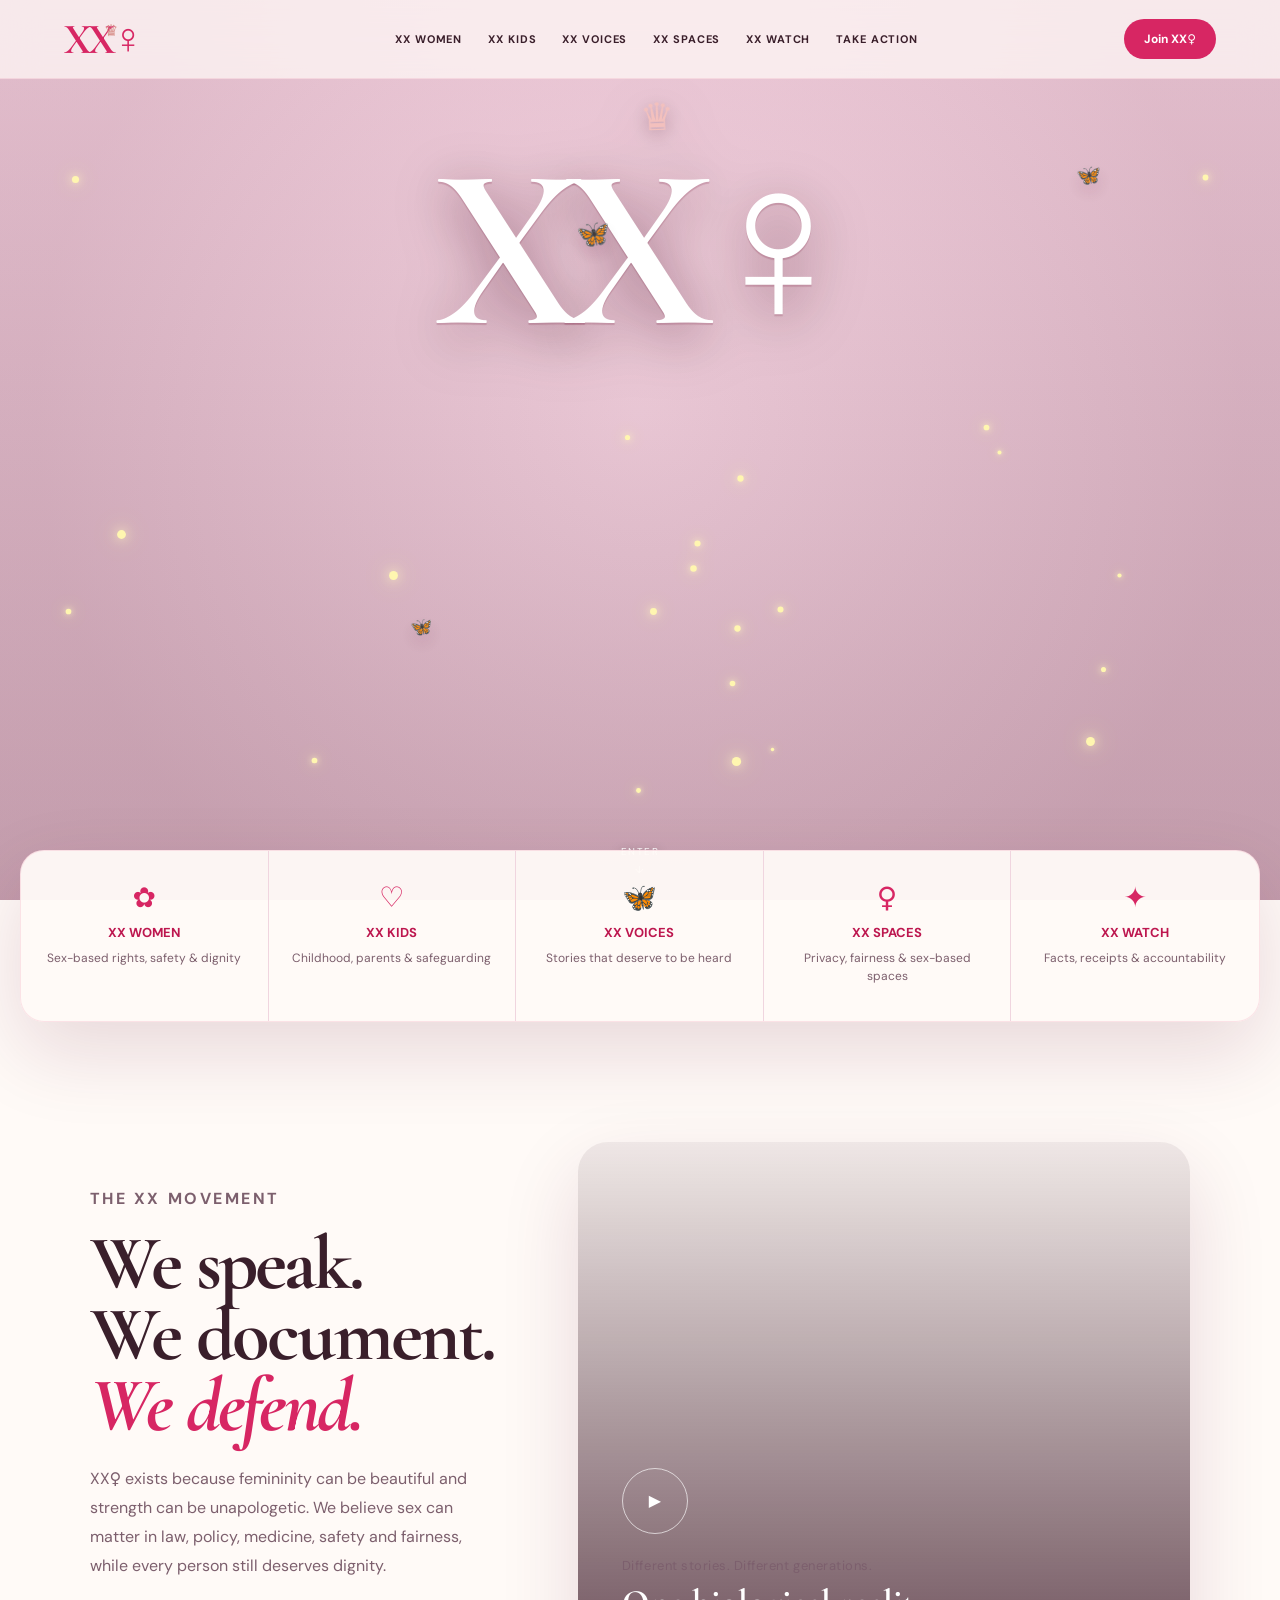
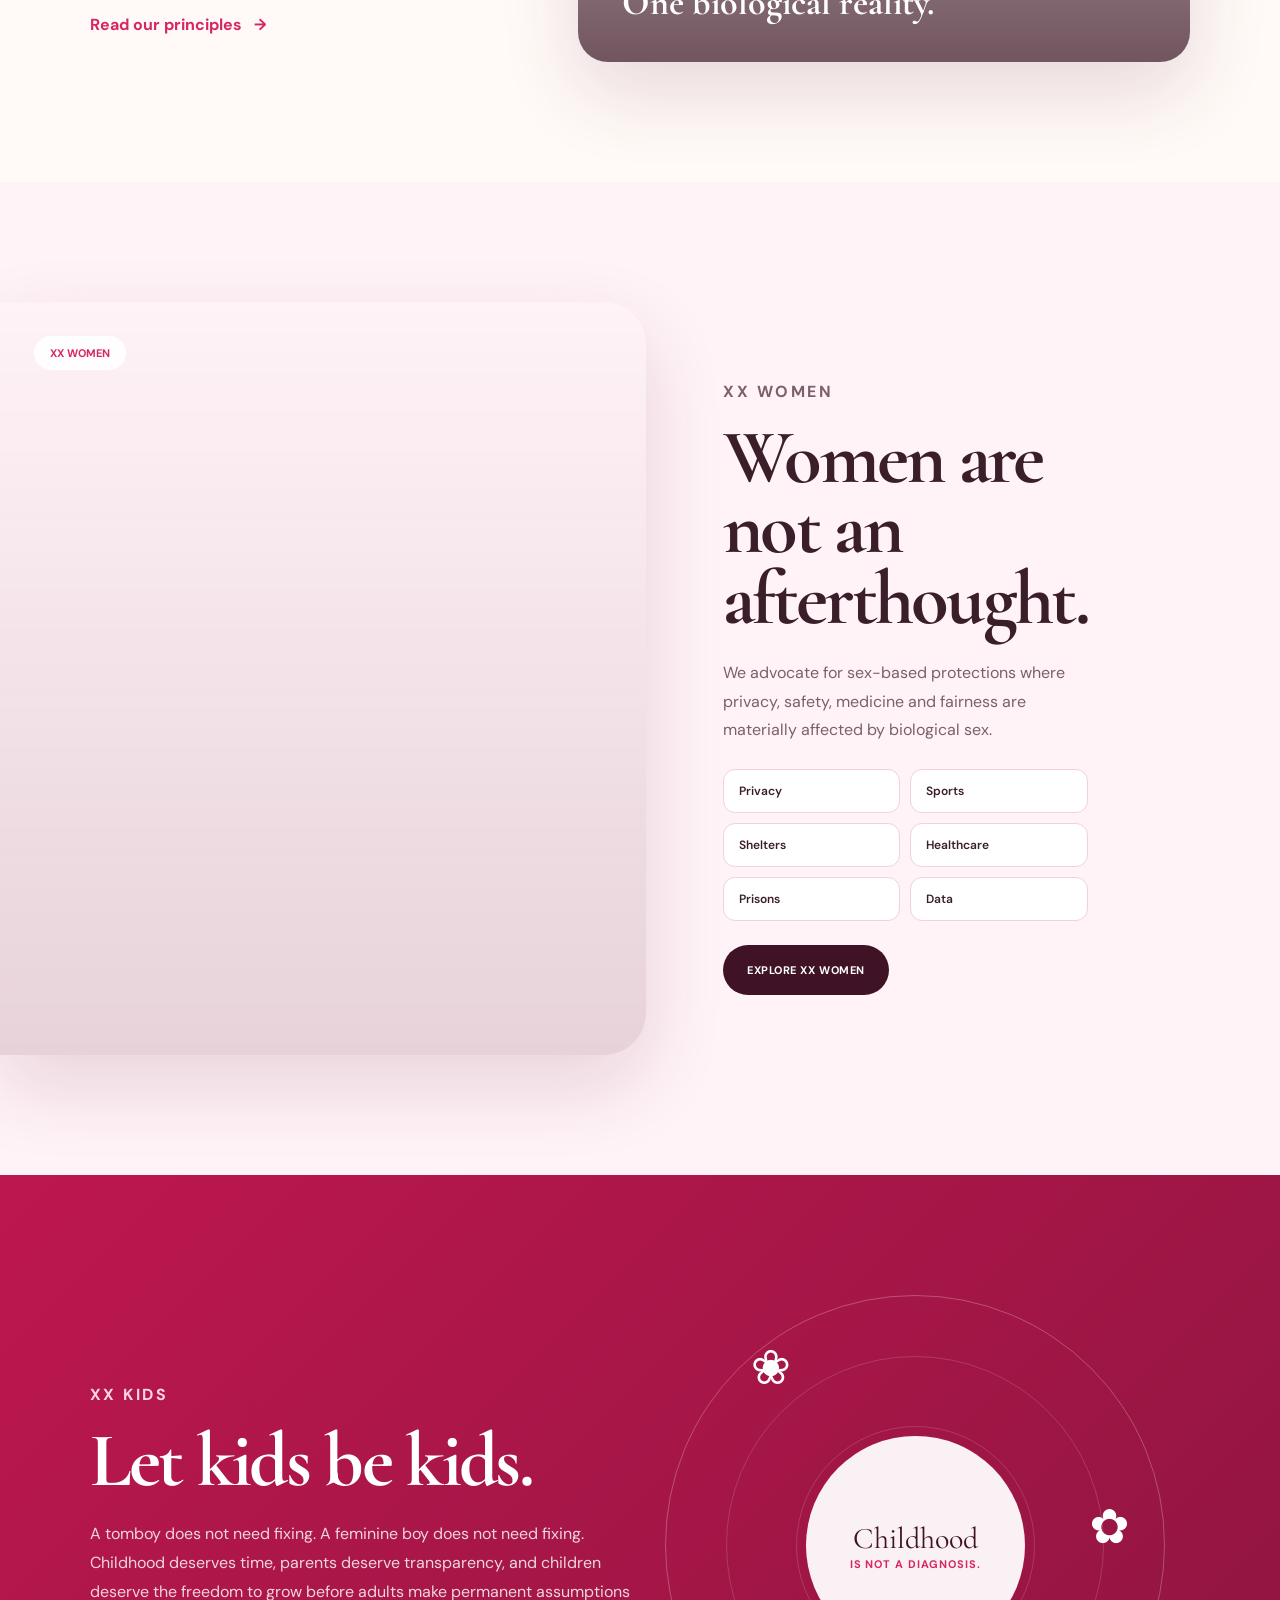
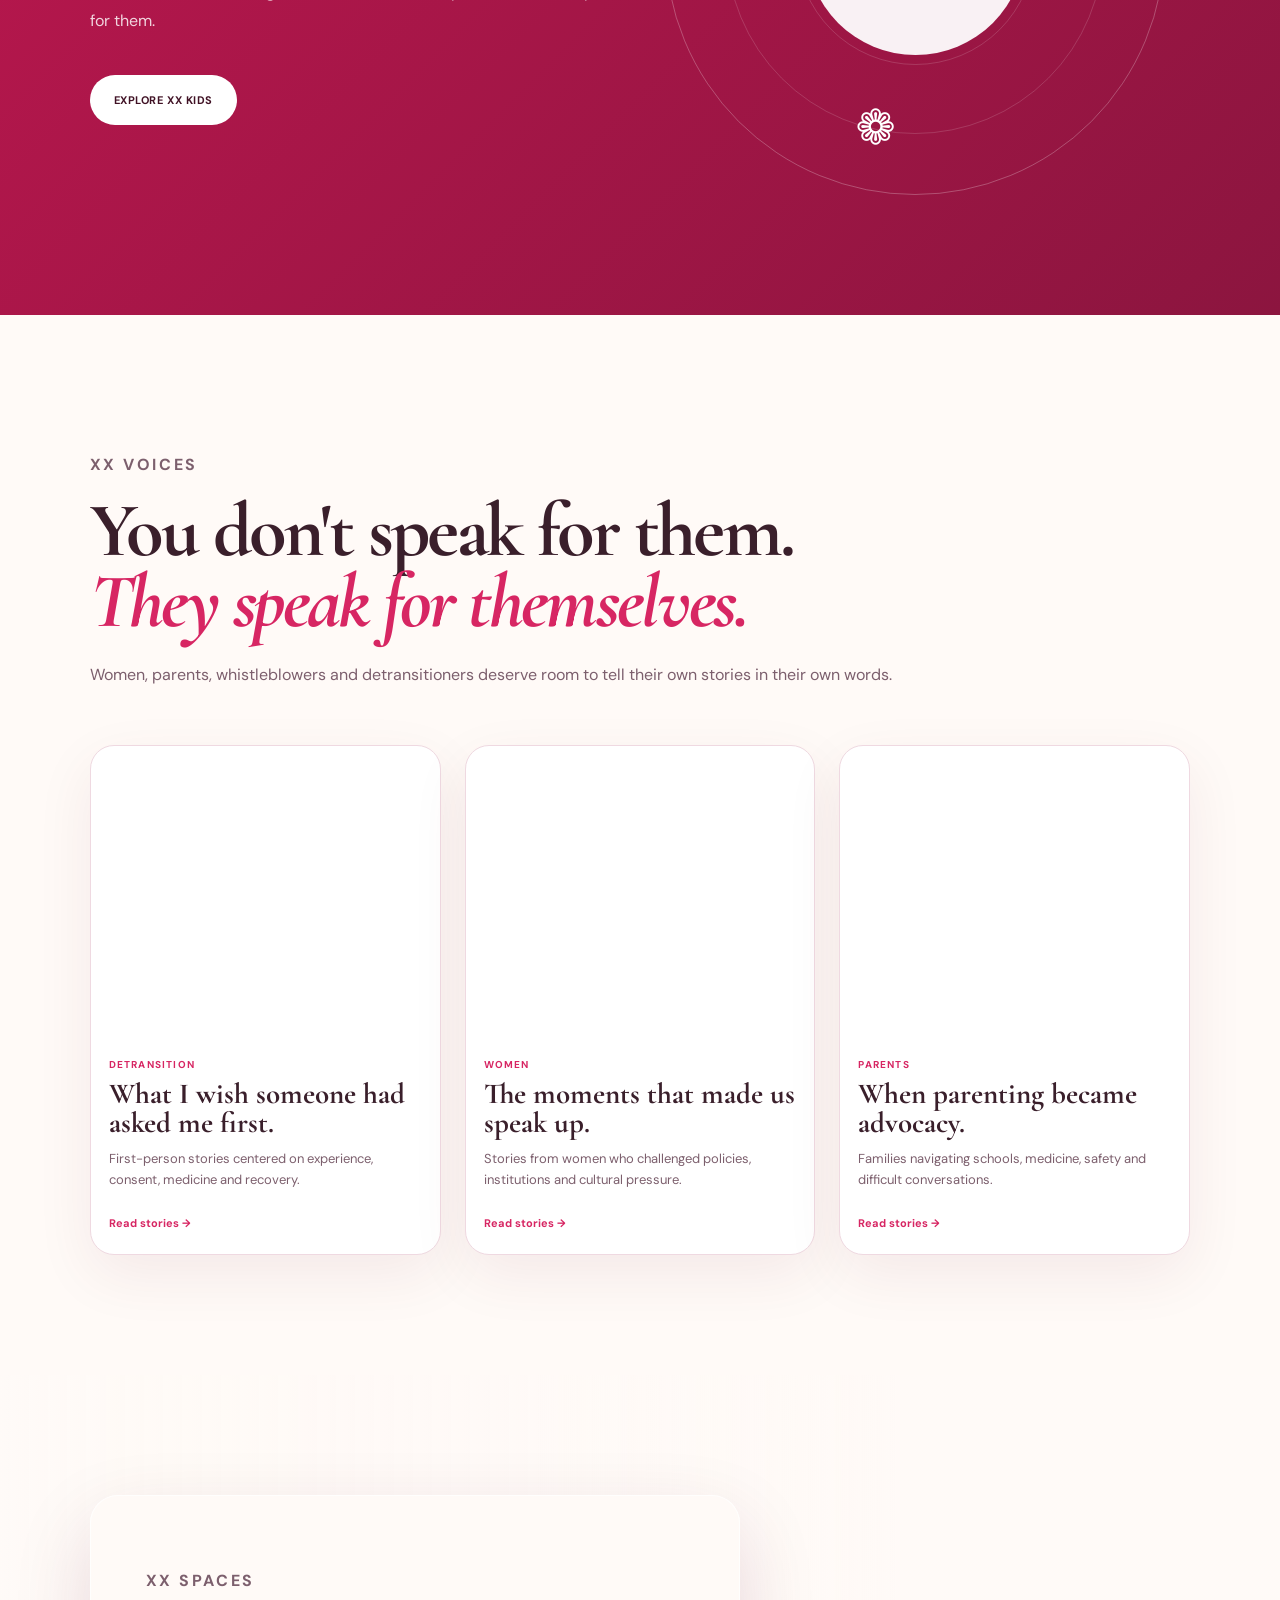
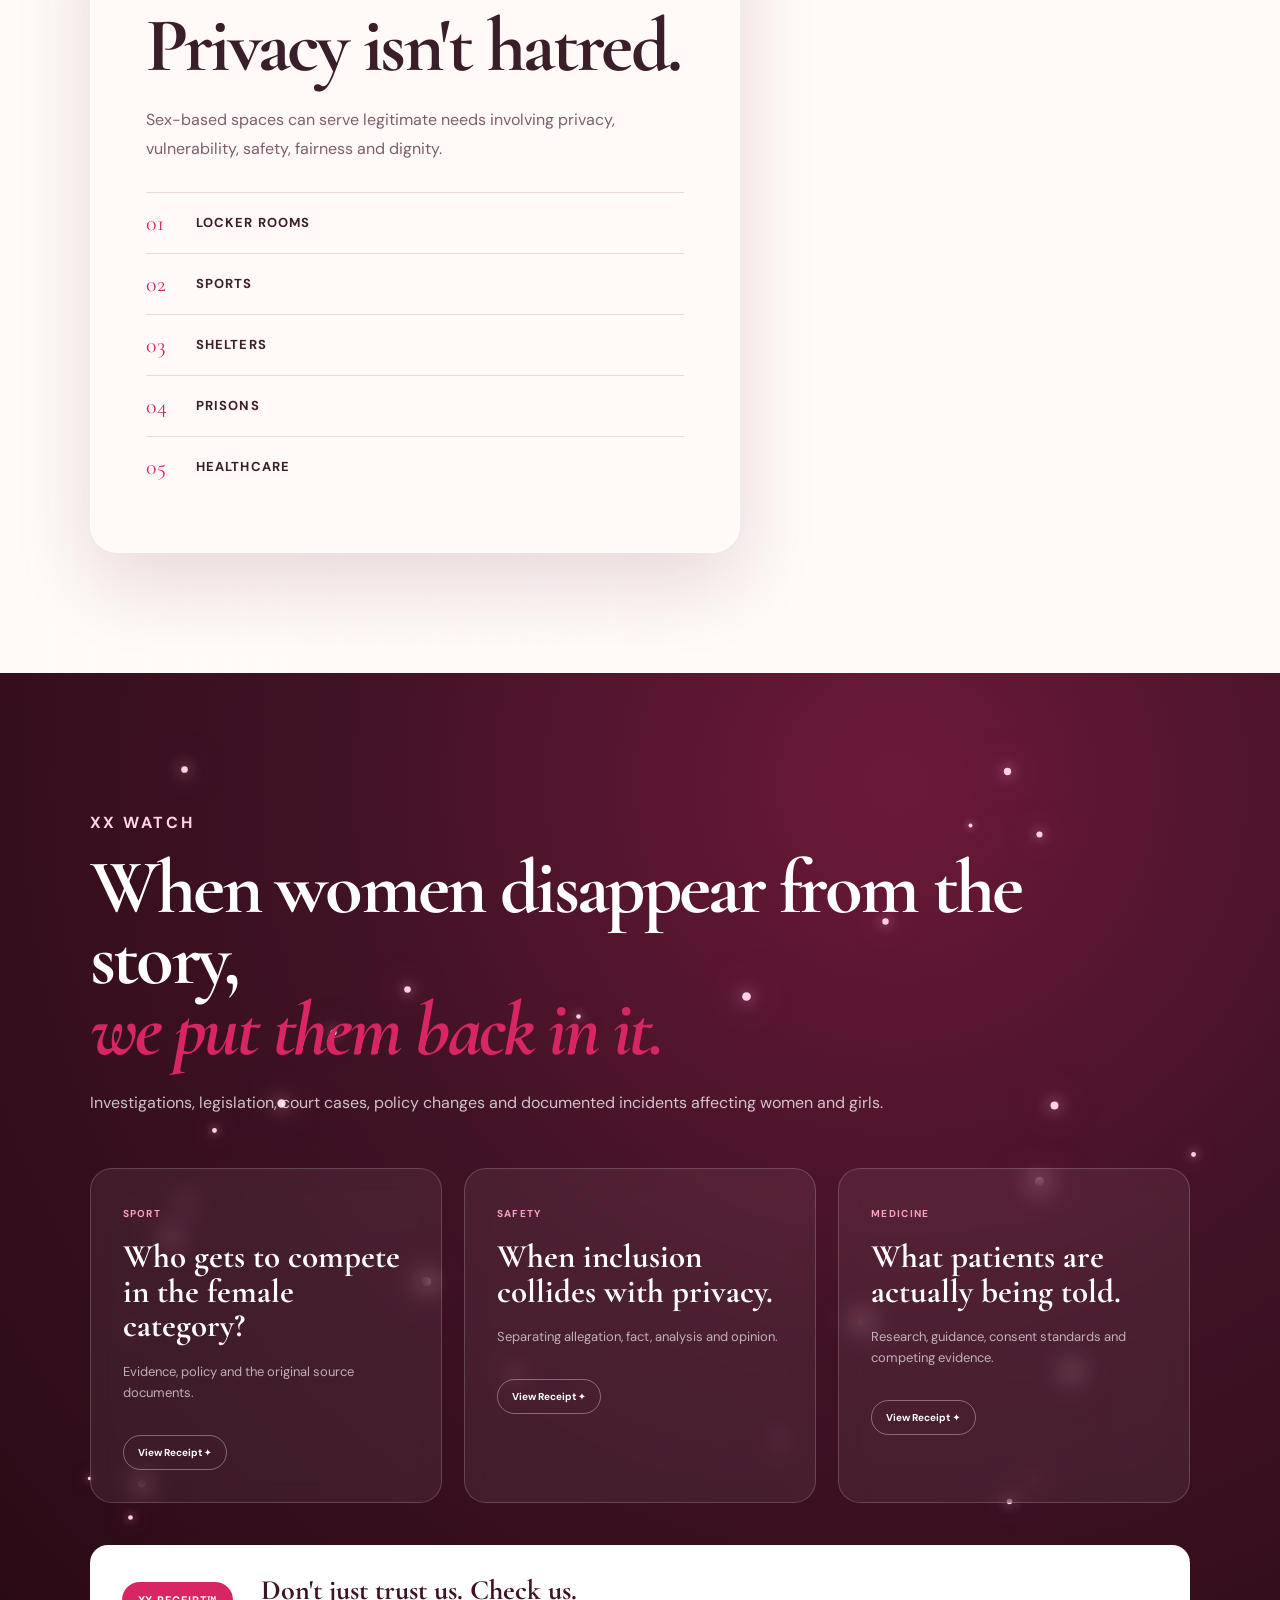
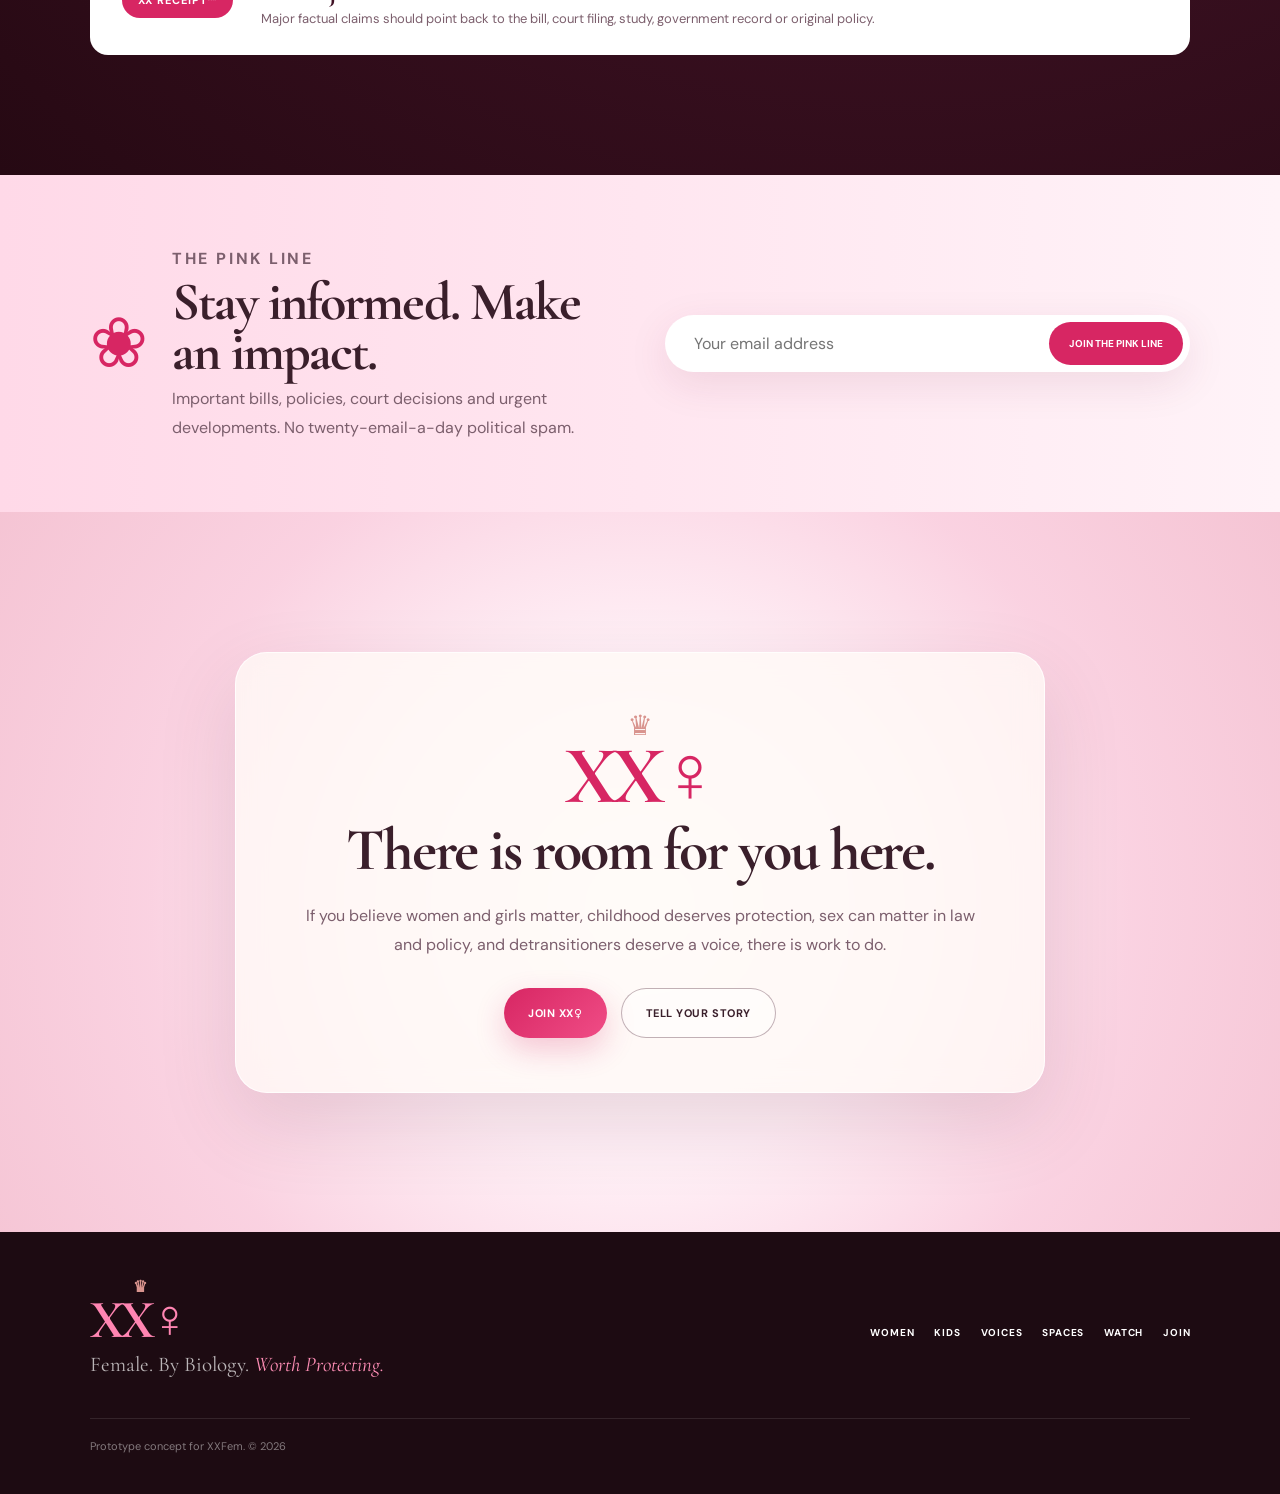
==== index.html @ 617c816b "Add files via upload" ====
<!DOCTYPE html>
<html lang="en">
<head>
  <meta charset="UTF-8" />
  <meta name="viewport" content="width=device-width, initial-scale=1.0" />
  <meta name="theme-color" content="#fff7fb" />
  <meta name="description" content="XXFem — Female. By Biology. Worth Protecting." />
  <title>XXFem | Female. By Biology. Worth Protecting.</title>

  <link rel="preconnect" href="https://fonts.googleapis.com">
  <link rel="preconnect" href="https://fonts.gstatic.com" crossorigin>
  <link href="https://fonts.googleapis.com/css2?family=Cormorant+Garamond:ital,wght@0,500;0,600;0,700;1,600&family=DM+Sans:wght@400;500;600;700&display=swap" rel="stylesheet">

  <link rel="stylesheet" href="style.css" />
</head>
<body>
  <a class="skip-link" href="#main">Skip to content</a>

  <header class="site-header" id="top">
    <div class="nav-shell">
      <a class="brand" href="#top" aria-label="XXFem home">
        <span class="brand-crown" aria-hidden="true">♛</span>
        <span class="brand-mark">XX♀</span>
      </a>

      <button class="menu-toggle" aria-label="Open navigation" aria-expanded="false" aria-controls="primary-nav">
        <span></span><span></span><span></span>
      </button>

      <nav id="primary-nav" class="primary-nav" aria-label="Primary navigation">
        <a href="#women">XX Women</a>
        <a href="#kids">XX Kids</a>
        <a href="#voices">XX Voices</a>
        <a href="#spaces">XX Spaces</a>
        <a href="#watch">XX Watch</a>
        <a href="#action">Take Action</a>
      </nav>

      <a class="nav-cta" href="#action">Join XX♀</a>
    </div>
  </header>

  <main id="main">
    <section class="hero hero-video" aria-label="XXFem introduction">
      <video class="hero-bg-video" autoplay muted loop playsinline preload="metadata" aria-hidden="true">
        <source src="assets/xxfem-hero.mp4" type="video/mp4" />
      </video>
      <div class="hero-video-wash" aria-hidden="true"></div>
      <div class="hero-only-logo" aria-label="XX female">
        <span class="hero-crown">♛</span>
        <h1 id="hero-title">XX♀</h1>
      </div>
      <div class="butterflies" aria-hidden="true">
        <span class="butterfly b1">🦋</span><span class="butterfly b2">🦋</span><span class="butterfly b3">🦋</span>
      </div>
      <div class="fireflies" aria-hidden="true"></div>
      <a class="scroll-cue" href="#mission"><span>Enter</span><span aria-hidden="true">↓</span></a>
    </section>

    <section class="pillar-strip" aria-label="XXFem focus areas">
      <a class="pillar" href="#women">
        <span class="pillar-icon">✿</span>
        <strong>XX Women</strong>
        <span>Sex-based rights, safety & dignity</span>
      </a>
      <a class="pillar" href="#kids">
        <span class="pillar-icon">♡</span>
        <strong>XX Kids</strong>
        <span>Childhood, parents & safeguarding</span>
      </a>
      <a class="pillar" href="#voices">
        <span class="pillar-icon">🦋</span>
        <strong>XX Voices</strong>
        <span>Stories that deserve to be heard</span>
      </a>
      <a class="pillar" href="#spaces">
        <span class="pillar-icon">♀</span>
        <strong>XX Spaces</strong>
        <span>Privacy, fairness & sex-based spaces</span>
      </a>
      <a class="pillar" href="#watch">
        <span class="pillar-icon">✦</span>
        <strong>XX Watch</strong>
        <span>Facts, receipts & accountability</span>
      </a>
    </section>

    <section class="manifesto section-pad" id="mission">
      <div class="manifesto-copy reveal">
        <p class="section-kicker">The XX movement</p>
        <h2>We speak.<br>We document.<br><em>We defend.</em></h2>
        <p>
          XX♀ exists because femininity can be beautiful and strength can be unapologetic.
          We believe sex can matter in law, policy, medicine, safety and fairness, while every person still deserves dignity.
        </p>
        <a class="text-link" href="#action">Read our principles <span>→</span></a>
      </div>

      <div class="cinema-card reveal">
        <div class="cinema-scene">
          <div class="cinema-overlay"></div>
          <div class="cinema-copy">
            <span class="play">▶</span>
            <p>Different stories. Different generations.</p>
            <h3>One biological reality.</h3>
          </div>
        </div>
      </div>
    </section>

    <section class="editorial-grid section-pad" id="women">
      <div class="editorial-image women-image reveal">
        <div class="image-tag">XX Women</div>
      </div>
      <div class="editorial-copy reveal">
        <p class="section-kicker">XX Women</p>
        <h2>Women are not an afterthought.</h2>
        <p>
          We advocate for sex-based protections where privacy, safety, medicine and fairness are materially affected by biological sex.
        </p>
        <div class="mini-grid">
          <span>Privacy</span><span>Sports</span><span>Shelters</span><span>Healthcare</span>
          <span>Prisons</span><span>Data</span>
        </div>
        <a class="btn btn-dark" href="#action">Explore XX Women</a>
      </div>
    </section>

    <section class="kids-section section-pad" id="kids">
      <div class="kids-copy reveal">
        <p class="section-kicker light">XX Kids</p>
        <h2>Let kids be kids.</h2>
        <p>
          A tomboy does not need fixing. A feminine boy does not need fixing.
          Childhood deserves time, parents deserve transparency, and children deserve the freedom to grow before adults make permanent assumptions for them.
        </p>
        <a class="btn btn-light" href="#action">Explore XX Kids</a>
      </div>

      <div class="kids-orbit reveal" aria-hidden="true">
        <span class="orbit-flower o1">❀</span>
        <span class="orbit-flower o2">✿</span>
        <span class="orbit-flower o3">❁</span>
        <div class="orbit-core">
          <span>Childhood</span>
          <strong>is not a diagnosis.</strong>
        </div>
      </div>
    </section>

    <section class="voices section-pad" id="voices">
      <div class="section-heading reveal">
        <p class="section-kicker">XX Voices</p>
        <h2>You don't speak for them.<br><em>They speak for themselves.</em></h2>
        <p>
          Women, parents, whistleblowers and detransitioners deserve room to tell their own stories in their own words.
        </p>
      </div>

      <div class="story-cards">
        <article class="story-card reveal">
          <div class="story-photo story-a"></div>
          <span class="story-label">Detransition</span>
          <h3>What I wish someone had asked me first.</h3>
          <p>First-person stories centered on experience, consent, medicine and recovery.</p>
          <a href="#action">Read stories →</a>
        </article>

        <article class="story-card reveal">
          <div class="story-photo story-b"></div>
          <span class="story-label">Women</span>
          <h3>The moments that made us speak up.</h3>
          <p>Stories from women who challenged policies, institutions and cultural pressure.</p>
          <a href="#action">Read stories →</a>
        </article>

        <article class="story-card reveal">
          <div class="story-photo story-c"></div>
          <span class="story-label">Parents</span>
          <h3>When parenting became advocacy.</h3>
          <p>Families navigating schools, medicine, safety and difficult conversations.</p>
          <a href="#action">Read stories →</a>
        </article>
      </div>
    </section>

    <section class="spaces section-pad" id="spaces">
      <div class="spaces-panel reveal">
        <p class="section-kicker">XX Spaces</p>
        <h2>Privacy isn't hatred.</h2>
        <p>
          Sex-based spaces can serve legitimate needs involving privacy, vulnerability, safety, fairness and dignity.
        </p>

        <div class="spaces-list">
          <div><span>01</span><strong>Locker Rooms</strong></div>
          <div><span>02</span><strong>Sports</strong></div>
          <div><span>03</span><strong>Shelters</strong></div>
          <div><span>04</span><strong>Prisons</strong></div>
          <div><span>05</span><strong>Healthcare</strong></div>
        </div>
      </div>
    </section>

    <section class="watch section-pad" id="watch">
      <div class="watch-fireflies" aria-hidden="true"></div>

      <div class="watch-heading reveal">
        <p class="section-kicker light">XX Watch</p>
        <h2>When women disappear from the story,<br><em>we put them back in it.</em></h2>
        <p>
          Investigations, legislation, court cases, policy changes and documented incidents affecting women and girls.
        </p>
      </div>

      <div class="watch-grid">
        <article class="watch-card reveal">
          <span class="watch-type">SPORT</span>
          <h3>Who gets to compete in the female category?</h3>
          <p>Evidence, policy and the original source documents.</p>
          <button class="receipt-btn">View Receipt ✦</button>
        </article>
        <article class="watch-card reveal">
          <span class="watch-type">SAFETY</span>
          <h3>When inclusion collides with privacy.</h3>
          <p>Separating allegation, fact, analysis and opinion.</p>
          <button class="receipt-btn">View Receipt ✦</button>
        </article>
        <article class="watch-card reveal">
          <span class="watch-type">MEDICINE</span>
          <h3>What patients are actually being told.</h3>
          <p>Research, guidance, consent standards and competing evidence.</p>
          <button class="receipt-btn">View Receipt ✦</button>
        </article>
      </div>

      <div class="receipt-callout reveal">
        <span class="receipt-mark">XX RECEIPT™</span>
        <div>
          <h3>Don't just trust us. Check us.</h3>
          <p>Major factual claims should point back to the bill, court filing, study, government record or original policy.</p>
        </div>
      </div>
    </section>

    <section class="pink-line section-pad">
      <div class="pink-line-copy reveal">
        <span class="rose-icon">❀</span>
        <div>
          <p class="section-kicker">The Pink Line</p>
          <h2>Stay informed. Make an impact.</h2>
          <p>Important bills, policies, court decisions and urgent developments. No twenty-email-a-day political spam.</p>
        </div>
      </div>

      <form class="signup reveal" onsubmit="event.preventDefault(); this.classList.add('submitted');">
        <label class="sr-only" for="email">Email address</label>
        <input id="email" type="email" placeholder="Your email address" required>
        <button type="submit">Join the Pink Line</button>
        <span class="form-success">You're on the list ♀</span>
      </form>
    </section>

    <section class="action section-pad" id="action">
      <div class="action-inner reveal">
        <span class="action-crown">♛</span>
        <div class="action-logo">XX♀</div>
        <h2>There is room for you here.</h2>
        <p>
          If you believe women and girls matter, childhood deserves protection, sex can matter in law and policy, and detransitioners deserve a voice, there is work to do.
        </p>
        <div class="hero-actions centered">
          <a class="btn btn-primary" href="mailto:hello@xxfem.org">Join XX♀</a>
          <a class="btn btn-ghost" href="mailto:hello@xxfem.org?subject=Tell%20My%20Story">Tell your story</a>
        </div>
      </div>
    </section>
  </main>

  <footer class="site-footer">
    <div class="footer-brand">
      <div class="footer-logo"><span>♛</span>XX♀</div>
      <p>Female. By Biology. <em>Worth Protecting.</em></p>
    </div>
    <div class="footer-links">
      <a href="#women">Women</a>
      <a href="#kids">Kids</a>
      <a href="#voices">Voices</a>
      <a href="#spaces">Spaces</a>
      <a href="#watch">Watch</a>
      <a href="#action">Join</a>
    </div>
    <p class="footer-note">Prototype concept for XXFem. © 2026</p>
  </footer>

  <script src="script.js"></script>
</body>
</html>
---- style.css ----
*{box-sizing:border-box}
:root{
  --rose:#d72663;
  --rose2:#f04d86;
  --raspberry:#bd174f;
  --blush:#f9dce8;
  --petal:#fff0f6;
  --ivory:#fffaf7;
  --wine:#401225;
  --wine2:#260913;
  --ink:#3a1f2b;
  --muted:#7c5f6d;
  --gold:#d9948e;
  --shadow:0 30px 80px rgba(92,16,48,.14);
}
html{scroll-behavior:smooth}
body{
  margin:0;
  font-family:"DM Sans",system-ui,sans-serif;
  color:var(--ink);
  background:var(--ivory);
  overflow-x:hidden;
}
img{max-width:100%}
a{color:inherit;text-decoration:none}
button,input{font:inherit}
.skip-link{
  position:fixed;left:10px;top:-60px;z-index:999;background:#fff;padding:12px 16px;border-radius:12px;
}
.skip-link:focus{top:10px}
.sr-only{position:absolute;width:1px;height:1px;padding:0;margin:-1px;overflow:hidden;clip:rect(0,0,0,0);white-space:nowrap;border:0}

.site-header{
  position:fixed;inset:0 0 auto 0;z-index:50;
  background:rgba(255,250,247,.72);
  backdrop-filter:blur(18px);
  border-bottom:1px solid rgba(215,38,99,.10);
}
.nav-shell{
  max-width:1440px;margin:auto;height:78px;padding:0 5vw;
  display:flex;align-items:center;gap:30px;
}
.brand{position:relative;width:125px;display:flex;align-items:center}
.brand-mark{
  font-family:"Cormorant Garamond",serif;font-size:43px;font-weight:700;color:var(--rose);letter-spacing:-4px
}
.brand-crown{
  color:var(--gold);font-size:16px;position:absolute;top:7px;left:40px;transform:rotate(-2deg)
}
.primary-nav{display:flex;align-items:center;justify-content:center;gap:26px;flex:1}
.primary-nav a{
  text-transform:uppercase;font-size:11px;font-weight:700;letter-spacing:.08em;position:relative
}
.primary-nav a:after{
  content:"";position:absolute;left:0;right:100%;bottom:-8px;height:2px;background:var(--rose);transition:.3s
}
.primary-nav a:hover:after{right:0}
.nav-cta{
  background:var(--rose);color:#fff;padding:12px 20px;border-radius:999px;font-size:12px;font-weight:700
}
.menu-toggle{display:none;background:none;border:0;width:42px;height:42px;padding:8px}
.menu-toggle span{display:block;height:2px;background:var(--wine);margin:6px 0}

.hero{
  min-height:100svh;position:relative;display:flex;align-items:center;overflow:hidden;
  padding:130px 7vw 100px;background:
  radial-gradient(circle at 78% 15%,rgba(255,255,255,.92),transparent 30%),
  linear-gradient(125deg,#fff9fb 0%,#ffe6f0 38%,#f9c5da 70%,#ef9fbe 100%);
}
.hero-sky{
  position:absolute;inset:0;background:
  linear-gradient(to bottom,rgba(255,255,255,.5),transparent 32%),
  radial-gradient(circle at 30% 30%,rgba(255,255,255,.8),transparent 22%);
}
.hero-glow{position:absolute;border-radius:50%;filter:blur(15px);opacity:.48}
.hero-glow-a{width:42vw;height:42vw;background:#fff;right:-12vw;top:2vh}
.hero-glow-b{width:22vw;height:22vw;background:#ffbbd2;left:30vw;bottom:-10vw}

.hero-copy{position:relative;z-index:10;width:min(610px,52vw);margin-top:20px}
.eyebrow,.section-kicker{
  font-size:11px;font-weight:700;letter-spacing:.16em;text-transform:uppercase;color:var(--rose)
}
.hero-logo{position:relative;width:max-content;margin-bottom:2px}
.hero-logo-mark{
  display:block;font-family:"Cormorant Garamond",serif;font-size:clamp(82px,10vw,150px);font-weight:700;line-height:.7;
  color:var(--rose);letter-spacing:-10px;text-shadow:0 6px 26px rgba(215,38,99,.13)
}
.hero-crown{
  position:absolute;color:var(--gold);font-size:30px;top:-48px;left:46%;animation:crownDrop 1.3s cubic-bezier(.2,.7,.2,1) .5s both
}
.hero h1{
  font-family:"Cormorant Garamond",serif;font-weight:600;font-size:clamp(44px,5vw,78px);line-height:.92;margin:32px 0 22px;letter-spacing:-.03em
}
.hero h1 em{display:block;color:var(--rose);font-weight:600}
.hero-lede{max-width:620px;font-size:16px;line-height:1.8;color:#624455}
.hero-actions{display:flex;flex-wrap:wrap;gap:14px;margin-top:28px}
.btn{
  display:inline-flex;align-items:center;justify-content:center;min-height:50px;padding:0 24px;border-radius:999px;
  text-transform:uppercase;font-size:11px;font-weight:700;letter-spacing:.05em;transition:.25s
}
.btn-primary{background:linear-gradient(135deg,var(--rose),var(--rose2));color:#fff;box-shadow:0 12px 30px rgba(215,38,99,.24)}
.btn-primary:hover{transform:translateY(-2px);box-shadow:0 18px 38px rgba(215,38,99,.30)}
.btn-ghost{border:1px solid rgba(64,18,37,.32);background:rgba(255,255,255,.35)}
.btn-ghost:hover{background:#fff}
.btn-dark{background:var(--wine);color:#fff;margin-top:24px}
.btn-light{background:#fff;color:var(--wine);margin-top:24px}

.hero-people{
  position:absolute;z-index:6;right:2.5vw;bottom:9vh;width:min(56vw,840px);height:72vh;pointer-events:none
}
.woman{
  position:absolute;bottom:0;border-radius:45% 45% 18% 18%;filter:drop-shadow(0 25px 25px rgba(91,33,58,.14));
  animation:floatWoman 6s ease-in-out infinite
}
.portrait{
  width:100%;height:100%;border-radius:inherit;border:7px solid rgba(255,255,255,.72);overflow:hidden;
  background-position:center;background-size:cover;box-shadow:0 30px 70px rgba(81,15,44,.16)
}
.portrait:before{
  content:"";position:absolute;inset:0;border-radius:inherit;
  background:linear-gradient(to top,rgba(91,26,54,.10),transparent 45%)
}
.p1{
  background-image:
  linear-gradient(to top,rgba(177,54,97,.18),transparent),
  url("https://images.unsplash.com/photo-1580489944761-15a19d654956?auto=format&fit=crop&w=700&q=88")
}
.p2{
  background-image:
  linear-gradient(to top,rgba(177,54,97,.18),transparent),
  url("https://images.unsplash.com/photo-1534528741775-53994a69daeb?auto=format&fit=crop&w=700&q=88")
}
.p3{
  background-image:
  linear-gradient(to top,rgba(177,54,97,.18),transparent),
  url("https://images.unsplash.com/photo-1544005313-94ddf0286df2?auto=format&fit=crop&w=700&q=88")
}
.p4{
  background-image:
  linear-gradient(to top,rgba(177,54,97,.18),transparent),
  url("https://images.unsplash.com/photo-1531123897727-8f129e1688ce?auto=format&fit=crop&w=700&q=88")
}
.woman-1{width:210px;height:470px;right:450px;z-index:1;animation-delay:-1s}
.woman-2{width:235px;height:535px;right:280px;z-index:3;animation-delay:-2.4s}
.woman-3{width:205px;height:455px;right:120px;z-index:2;animation-delay:-3.1s}
.woman-4{width:180px;height:390px;right:0;z-index:4;animation-delay:-.4s}
.portrait-caption{
  position:absolute;left:50%;transform:translateX(-50%);bottom:-26px;font-family:"Cormorant Garamond",serif;
  font-style:italic;font-size:17px;color:rgba(64,18,37,.65)
}

.meadow{position:absolute;left:0;right:0;bottom:-18px;height:150px;z-index:5;pointer-events:none}
.meadow-back{opacity:.55;transform:translateY(-70px) scale(1.1);z-index:2}
.meadow-front{z-index:12}
.flower{position:absolute;color:var(--rose2);filter:drop-shadow(0 5px 8px rgba(215,38,99,.15));transform-origin:bottom center;animation:sway 4s ease-in-out infinite}
.meadow-back .flower{font-size:64px;color:#e68ab0}
.meadow-front .flower{font-size:84px}
.f1{left:4%;bottom:13px}.f2{left:14%;bottom:25px}.f3{left:24%;bottom:8px}.f4{left:34%;bottom:31px}.f5{left:45%;bottom:14px}
.f6{left:57%;bottom:28px}.f7{left:68%;bottom:12px}.f8{left:78%;bottom:32px}.f9{left:88%;bottom:17px}.f10{left:95%;bottom:37px}
.ff1{left:-1%;bottom:-8px}.ff2{left:10%;bottom:8px}.ff3{left:20%;bottom:-9px}.ff4{left:39%;bottom:0}.ff5{left:54%;bottom:-12px}
.ff6{left:68%;bottom:9px}.ff7{left:80%;bottom:-8px}.ff8{left:90%;bottom:13px}.ff9{left:96%;bottom:-11px}
.flower:nth-child(2n){animation-delay:-1.2s}.flower:nth-child(3n){animation-delay:-2.4s}

.butterfly{position:absolute;z-index:15;font-size:27px;filter:drop-shadow(0 7px 8px rgba(102,27,62,.15))}
.b1{left:45%;top:24%;animation:fly1 12s ease-in-out infinite}
.b2{right:14%;top:18%;animation:fly2 15s ease-in-out infinite;font-size:20px}
.b3{left:32%;bottom:29%;animation:fly2 13s ease-in-out infinite reverse;font-size:18px}
.b4{right:32%;bottom:21%;animation:fly1 16s ease-in-out infinite reverse}

.fireflies{position:absolute;inset:0;z-index:14;pointer-events:none}
.firefly{
  position:absolute;width:5px;height:5px;border-radius:50%;background:#fff6b0;
  box-shadow:0 0 6px #fff7c4,0 0 15px #ffe98f;animation:twinkle 2.6s ease-in-out infinite
}
.scroll-cue{
  position:absolute;z-index:20;bottom:24px;left:50%;transform:translateX(-50%);display:flex;flex-direction:column;
  align-items:center;gap:5px;font-size:10px;text-transform:uppercase;letter-spacing:.16em;color:var(--wine)
}

.pillar-strip{
  position:relative;z-index:20;max-width:1240px;margin:-50px auto 0;background:rgba(255,250,247,.95);
  border:1px solid rgba(215,38,99,.11);box-shadow:var(--shadow);border-radius:24px;display:grid;grid-template-columns:repeat(5,1fr);overflow:hidden
}
.pillar{
  min-height:170px;padding:28px 22px;display:flex;flex-direction:column;align-items:center;text-align:center;gap:8px;border-right:1px solid #f0d5df;transition:.3s
}
.pillar:last-child{border-right:0}
.pillar:hover{background:#fff0f6;transform:translateY(-4px)}
.pillar-icon{font-size:28px;color:var(--rose)}
.pillar strong{text-transform:uppercase;font-size:13px;color:var(--raspberry)}
.pillar span:last-child{font-size:12px;line-height:1.5;color:var(--muted)}

.section-pad{padding:120px 7vw}
.manifesto{
  max-width:1440px;margin:auto;display:grid;grid-template-columns:.8fr 1.2fr;gap:80px;align-items:center
}
.manifesto h2,.editorial-copy h2,.kids-copy h2,.section-heading h2,.spaces-panel h2,.watch-heading h2,.pink-line h2,.action h2{
  font-family:"Cormorant Garamond",serif;font-size:clamp(48px,6vw,88px);line-height:.92;margin:14px 0 24px;letter-spacing:-.035em
}
.manifesto h2 em,.section-heading h2 em,.watch-heading h2 em{color:var(--rose)}
.manifesto p,.editorial-copy p,.kids-copy p,.section-heading p,.spaces-panel p,.watch-heading p,.pink-line p,.action p{
  line-height:1.8;color:var(--muted);font-size:16px
}
.text-link{display:inline-flex;gap:12px;color:var(--rose);font-weight:700;margin-top:18px}
.cinema-card{height:520px;border-radius:30px;overflow:hidden;box-shadow:var(--shadow)}
.cinema-scene{
  height:100%;position:relative;background:
  linear-gradient(to top,rgba(46,7,23,.68),rgba(46,7,23,.08)),
  url("https://images.unsplash.com/photo-1490750967868-88aa4486c946?auto=format&fit=crop&w=1400&q=90") center/cover
}
.cinema-copy{position:absolute;left:44px;bottom:38px;color:#fff}
.cinema-copy .play{
  width:66px;height:66px;border-radius:50%;display:grid;place-items:center;border:1px solid rgba(255,255,255,.65);margin-bottom:20px
}
.cinema-copy p{margin:0 0 4px;font-size:13px;letter-spacing:.04em}
.cinema-copy h3{font-family:"Cormorant Garamond",serif;font-size:36px;margin:0}

.editorial-grid{
  display:grid;grid-template-columns:1.1fr .9fr;min-height:700px;padding-left:0;background:#fff3f7
}
.editorial-image{
  min-height:600px;border-radius:0 42px 42px 0;position:relative;background-size:cover;background-position:center;box-shadow:var(--shadow)
}
.women-image{
  background-image:
  linear-gradient(to top,rgba(95,19,49,.15),transparent),
  url("https://images.unsplash.com/photo-1529156069898-49953e39b3ac?auto=format&fit=crop&w=1400&q=90")
}
.image-tag{
  position:absolute;left:34px;top:34px;background:rgba(255,255,255,.9);padding:10px 16px;border-radius:999px;
  font-size:11px;text-transform:uppercase;font-weight:700;color:var(--rose)
}
.editorial-copy{padding:60px 8vw 60px 6vw;align-self:center}
.mini-grid{display:grid;grid-template-columns:repeat(2,1fr);gap:10px;margin-top:24px}
.mini-grid span{padding:13px 15px;background:#fff;border:1px solid #f0d1dd;border-radius:12px;font-size:12px;font-weight:600}

.kids-section{
  background:linear-gradient(135deg,var(--raspberry),#8c153f);color:#fff;display:grid;grid-template-columns:1fr 1fr;align-items:center;overflow:hidden
}
.kids-copy{max-width:640px}
.kids-copy p{color:rgba(255,255,255,.82)}
.section-kicker.light{color:#ffd6e6}
.kids-orbit{
  position:relative;width:min(500px,45vw);aspect-ratio:1;margin:auto;border:1px solid rgba(255,255,255,.25);border-radius:50%;
  display:grid;place-items:center
}
.kids-orbit:before,.kids-orbit:after{
  content:"";position:absolute;border:1px solid rgba(255,255,255,.15);border-radius:50%
}
.kids-orbit:before{inset:12%}.kids-orbit:after{inset:26%}
.orbit-core{
  width:44%;aspect-ratio:1;border-radius:50%;background:rgba(255,255,255,.94);color:var(--wine);display:grid;place-content:center;text-align:center;padding:20px;z-index:2
}
.orbit-core span{font-family:"Cormorant Garamond",serif;font-size:30px}
.orbit-core strong{font-size:11px;text-transform:uppercase;letter-spacing:.08em;color:var(--rose)}
.orbit-flower{position:absolute;font-size:48px;animation:orbitFloat 5s ease-in-out infinite}
.o1{top:8%;left:17%}.o2{right:7%;top:40%;animation-delay:-2s}.o3{bottom:7%;left:38%;animation-delay:-3s}

.voices{max-width:1440px;margin:auto}
.section-heading{max-width:820px}
.story-cards{display:grid;grid-template-columns:repeat(3,1fr);gap:24px;margin-top:55px}
.story-card{
  border:1px solid #efd9e1;border-radius:24px;padding:14px;background:#fff;box-shadow:0 20px 60px rgba(95,19,49,.07);transition:.3s
}
.story-card:hover{transform:translateY(-8px);box-shadow:0 30px 80px rgba(95,19,49,.11)}
.story-photo{height:280px;border-radius:16px;background-position:center;background-size:cover}
.story-a{background-image:url("https://images.unsplash.com/photo-1544717305-2782549b5136?auto=format&fit=crop&w=800&q=90")}
.story-b{background-image:url("https://images.unsplash.com/photo-1524250502761-1ac6f2e30d43?auto=format&fit=crop&w=800&q=90")}
.story-c{background-image:url("https://images.unsplash.com/photo-1494790108377-be9c29b29330?auto=format&fit=crop&w=800&q=90")}
.story-label{display:block;margin:18px 4px 8px;color:var(--rose);font-size:10px;font-weight:700;letter-spacing:.12em;text-transform:uppercase}
.story-card h3{font-family:"Cormorant Garamond",serif;font-size:29px;line-height:1;margin:0 4px 12px}
.story-card p{font-size:13px;line-height:1.6;color:var(--muted);margin:0 4px 20px}
.story-card a{font-size:11px;font-weight:700;color:var(--rose);margin:0 4px 10px;display:inline-block}

.spaces{
  min-height:850px;display:flex;align-items:center;background:
  linear-gradient(90deg,rgba(255,250,247,.96) 0%,rgba(255,250,247,.85) 42%,rgba(255,250,247,.2) 70%),
  url("https://images.unsplash.com/photo-1497250681960-ef046c08a56e?auto=format&fit=crop&w=1700&q=90") center/cover fixed;
}
.spaces-panel{
  max-width:650px;background:rgba(255,250,247,.94);backdrop-filter:blur(16px);padding:55px;border:1px solid rgba(255,255,255,.7);border-radius:28px;box-shadow:var(--shadow)
}
.spaces-list{margin-top:28px}
.spaces-list div{display:grid;grid-template-columns:50px 1fr;align-items:center;padding:17px 0;border-top:1px solid #ecd8df}
.spaces-list span{font-family:"Cormorant Garamond",serif;color:var(--rose);font-size:22px}
.spaces-list strong{font-size:13px;text-transform:uppercase;letter-spacing:.09em}

.watch{
  position:relative;overflow:hidden;background:radial-gradient(circle at 70% 10%,#6c1939 0%,var(--wine) 42%,var(--wine2) 100%);color:#fff
}
.watch-heading{position:relative;z-index:3;max-width:950px}
.watch-heading p{color:rgba(255,255,255,.75)}
.watch-grid{position:relative;z-index:3;display:grid;grid-template-columns:repeat(3,1fr);gap:22px;margin-top:50px}
.watch-card{
  min-height:300px;padding:32px;border-radius:22px;border:1px solid rgba(255,255,255,.18);background:rgba(255,255,255,.06);backdrop-filter:blur(12px)
}
.watch-type{color:#ff9fc1;font-size:10px;font-weight:700;letter-spacing:.13em}
.watch-card h3{font-family:"Cormorant Garamond",serif;font-size:33px;line-height:1.05;margin:18px 0}
.watch-card p{color:rgba(255,255,255,.65);font-size:13px;line-height:1.6}
.receipt-btn{margin-top:18px;background:none;border:1px solid rgba(255,255,255,.35);color:#fff;border-radius:999px;padding:10px 14px;font-size:10px;font-weight:700}
.receipt-callout{
  position:relative;z-index:3;margin-top:42px;display:grid;grid-template-columns:auto 1fr;gap:28px;align-items:center;background:#fff;color:var(--wine);padding:28px 32px;border-radius:18px
}
.receipt-mark{background:var(--rose);color:#fff;border-radius:999px;padding:11px 16px;font-size:11px;font-weight:700;letter-spacing:.08em}
.receipt-callout h3{font-family:"Cormorant Garamond",serif;font-size:28px;margin:0 0 3px}
.receipt-callout p{margin:0;color:var(--muted);font-size:13px}
.watch-fireflies{position:absolute;inset:0;z-index:1;pointer-events:none}
.watch-fireflies .firefly{background:#ffd2e3;box-shadow:0 0 10px #ffb0cf,0 0 30px #ff7dad}

.pink-line{
  display:grid;grid-template-columns:1fr 1fr;gap:50px;align-items:center;background:linear-gradient(90deg,#ffd9e8,#fff3f8);padding-top:70px;padding-bottom:70px
}
.pink-line-copy{display:flex;gap:24px;align-items:center}
.rose-icon{font-size:70px;color:var(--rose)}
.pink-line h2{font-size:54px;margin:4px 0 8px}
.pink-line p{margin:0}
.signup{position:relative;display:flex;background:#fff;padding:7px;border-radius:999px;box-shadow:0 12px 40px rgba(120,27,64,.10)}
.signup input{flex:1;border:0;outline:0;padding:0 22px;background:transparent;min-width:0}
.signup button{border:0;border-radius:999px;background:var(--rose);color:#fff;padding:15px 20px;text-transform:uppercase;font-size:10px;font-weight:700}
.form-success{display:none;position:absolute;right:12px;top:100%;margin-top:10px;color:var(--rose);font-size:12px;font-weight:700}
.signup.submitted .form-success{display:block}

.action{
  min-height:720px;display:grid;place-items:center;text-align:center;background:
  radial-gradient(circle at 50% 55%,rgba(255,255,255,.95),rgba(255,238,246,.85) 34%,rgba(248,191,215,.68) 65%,rgba(226,96,146,.35)),
  url("https://images.unsplash.com/photo-1490750967868-88aa4486c946?auto=format&fit=crop&w=1800&q=90") center/cover
}
.action-inner{max-width:820px;background:rgba(255,250,247,.78);backdrop-filter:blur(14px);padding:54px;border-radius:32px;border:1px solid rgba(255,255,255,.8);box-shadow:var(--shadow)}
.action-crown{display:block;color:var(--gold);font-size:28px}
.action-logo{font-family:"Cormorant Garamond",serif;color:var(--rose);font-size:82px;font-weight:700;letter-spacing:-6px;line-height:.8}
.action h2{font-size:60px}
.action p{max-width:700px;margin:0 auto}
.centered{justify-content:center}

.site-footer{
  background:#1d0b12;color:#fff;padding:55px 7vw 30px;display:grid;grid-template-columns:1fr auto;gap:30px;align-items:center
}
.footer-logo{font-family:"Cormorant Garamond",serif;color:#ff85b2;font-size:54px;font-weight:700;letter-spacing:-5px;position:relative}
.footer-logo span{font-size:16px;position:absolute;top:-10px;left:43px;color:var(--gold)}
.footer-brand p{margin:0;color:rgba(255,255,255,.7);font-family:"Cormorant Garamond",serif;font-size:21px}
.footer-brand em{color:#ff8eb6}
.footer-links{display:flex;gap:20px;text-transform:uppercase;font-size:10px;font-weight:700;letter-spacing:.08em}
.footer-note{grid-column:1/-1;border-top:1px solid rgba(255,255,255,.1);padding-top:20px;color:rgba(255,255,255,.45);font-size:11px}

.reveal{opacity:0;transform:translateY(28px);transition:opacity .8s ease,transform .8s ease}
.reveal.in-view{opacity:1;transform:none}

@keyframes crownDrop{
  from{opacity:0;transform:translateY(-30px) rotate(-6deg)}
  to{opacity:1;transform:translateY(0) rotate(-2deg)}
}
@keyframes floatWoman{0%,100%{transform:translateY(0)}50%{transform:translateY(-8px)}}
@keyframes sway{0%,100%{transform:rotate(-3deg)}50%{transform:rotate(4deg)}}
@keyframes fly1{
  0%{transform:translate(0,0) rotate(-5deg)}
  30%{transform:translate(70px,-45px) rotate(8deg)}
  60%{transform:translate(115px,20px) rotate(-8deg)}
  100%{transform:translate(0,0) rotate(-5deg)}
}
@keyframes fly2{
  0%{transform:translate(0,0) scale(.9)}
  35%{transform:translate(-70px,30px) scale(1.05)}
  70%{transform:translate(-30px,-50px) scale(.96)}
  100%{transform:translate(0,0) scale(.9)}
}
@keyframes twinkle{0%,100%{opacity:.15;transform:scale(.7)}50%{opacity:1;transform:scale(1.4)}}
@keyframes orbitFloat{0%,100%{transform:translateY(0) rotate(-3deg)}50%{transform:translateY(-12px) rotate(6deg)}}

@media (max-width:1100px){
  .primary-nav{gap:14px}.primary-nav a{font-size:9px}
  .hero{padding-left:6vw}
  .hero-copy{width:50vw}
  .hero-people{right:-9vw;transform:scale(.86);transform-origin:bottom right}
  .pillar-strip{margin-left:3vw;margin-right:3vw}
  .story-cards,.watch-grid{grid-template-columns:1fr 1fr}
  .watch-card:last-child{grid-column:1/-1}
}
@media (max-width:820px){
  .nav-shell{height:68px}
  .primary-nav{
    position:fixed;top:68px;left:0;right:0;display:none;flex-direction:column;background:rgba(255,250,247,.98);padding:30px;box-shadow:0 20px 40px rgba(0,0,0,.08)
  }
  .primary-nav.open{display:flex}
  .primary-nav a{font-size:12px}
  .menu-toggle{display:block;margin-left:auto}
  .nav-cta{display:none}
  .brand{width:auto}
  .hero{min-height:1050px;align-items:flex-start;padding:120px 7vw 320px;text-align:center}
  .hero-copy{width:100%;max-width:650px;margin:0 auto}
  .hero-logo{margin-left:auto;margin-right:auto}
  .hero-lede{margin-left:auto;margin-right:auto}
  .hero-actions{justify-content:center}
  .hero-people{width:100%;height:440px;right:0;bottom:80px;transform:none}
  .woman-1{width:130px;height:300px;right:auto;left:5%}
  .woman-2{width:145px;height:340px;right:auto;left:28%}
  .woman-3{width:130px;height:300px;right:auto;left:53%}
  .woman-4{width:115px;height:260px;right:4%}
  .meadow-front{height:100px}
  .pillar-strip{grid-template-columns:1fr 1fr;margin-top:-25px}
  .pillar:nth-child(5){grid-column:1/-1}
  .manifesto,.editorial-grid,.kids-section,.pink-line{grid-template-columns:1fr}
  .manifesto{gap:40px}
  .editorial-grid{padding-right:0}
  .editorial-image{min-height:520px;border-radius:0}
  .kids-section{gap:60px}
  .kids-orbit{width:min(500px,85vw)}
  .story-cards,.watch-grid{grid-template-columns:1fr}
  .watch-card:last-child{grid-column:auto}
  .spaces{background-attachment:scroll}
  .spaces-panel{padding:35px}
  .pink-line{gap:30px}
  .site-footer{grid-template-columns:1fr}
  .footer-links{flex-wrap:wrap}
}
@media (max-width:540px){
  .section-pad{padding:80px 6vw}
  .hero{min-height:930px;padding-left:5vw;padding-right:5vw;padding-bottom:270px}
  .hero-logo-mark{font-size:96px}
  .hero h1{font-size:48px}
  .hero h1 em{margin-top:6px}
  .hero-lede{font-size:14px}
  .woman-1{left:-3%;width:110px;height:260px}
  .woman-2{left:21%;width:125px;height:295px}
  .woman-3{left:48%;width:110px;height:260px}
  .woman-4{right:-2%;width:100px;height:235px}
  .pillar-strip{display:block;margin-left:18px;margin-right:18px}
  .pillar{min-height:125px;border-right:0;border-bottom:1px solid #f0d5df}
  .pillar:last-child{border-bottom:0}
  .manifesto h2,.editorial-copy h2,.kids-copy h2,.section-heading h2,.spaces-panel h2,.watch-heading h2{font-size:52px}
  .cinema-card{height:380px}
  .cinema-copy{left:24px;right:24px;bottom:25px}
  .editorial-copy{padding:50px 7vw}
  .mini-grid{grid-template-columns:1fr 1fr}
  .story-photo{height:230px}
  .receipt-callout{grid-template-columns:1fr}
  .pink-line-copy{align-items:flex-start}
  .rose-icon{font-size:48px}
  .signup{border-radius:18px;display:grid;gap:8px}
  .signup input{min-height:50px}
  .signup button{min-height:48px}
  .action-inner{padding:35px 22px}
  .action h2{font-size:48px}
}
@media (prefers-reduced-motion:reduce){
  *,*::before,*::after{animation-duration:.001ms!important;animation-iteration-count:1!important;scroll-behavior:auto!important;transition-duration:.001ms!important}
  .reveal{opacity:1;transform:none}
}

/* === V2 REAL VIDEO HERO === */
.hero.hero-video{
  min-height:100svh;padding:0;display:grid;place-items:center;background:#f8d5e3;isolation:isolate;
}
.hero-bg-video{
  position:absolute;inset:0;width:100%;height:100%;object-fit:cover;object-position:center;z-index:-3;
}
.hero-video-wash{
  position:absolute;inset:0;z-index:-2;background:
    radial-gradient(circle at 50% 46%,rgba(255,255,255,.02),rgba(70,12,37,.12) 75%),
    linear-gradient(to bottom,rgba(255,231,241,.08),rgba(49,8,25,.18));
}
.hero-only-logo{
  position:relative;z-index:8;text-align:center;transform:translateY(-2vh);
  filter:drop-shadow(0 12px 30px rgba(64,18,37,.24));
}
.hero-only-logo h1{
  margin:0;font-family:"Cormorant Garamond",serif;font-size:clamp(110px,18vw,260px);font-weight:700;
  line-height:.75;letter-spacing:-.09em;color:#fff;text-shadow:0 2px 1px rgba(113,21,57,.2),0 10px 50px rgba(67,8,31,.25);
}
.hero-only-logo .hero-crown{
  position:absolute;left:50%;top:-72px;transform:translateX(-50%);font-size:38px;color:#f3c0bd;
  text-shadow:0 4px 18px rgba(50,5,22,.28);
}
.hero-video .scroll-cue{color:#fff;text-shadow:0 2px 12px rgba(45,5,21,.7)}
.hero-video .butterfly{opacity:.9}
@media (min-width:900px){
  .hero-bg-video{object-fit:cover;object-position:center 48%}
}
@media (max-width:820px){
  .hero.hero-video{min-height:100svh;padding:0}
  .hero-bg-video{object-fit:cover;object-position:center}
  .hero-only-logo{transform:translateY(-4vh)}
  .hero-only-logo h1{font-size:clamp(100px,31vw,180px)}
  .hero-only-logo .hero-crown{top:-52px;font-size:28px}
}
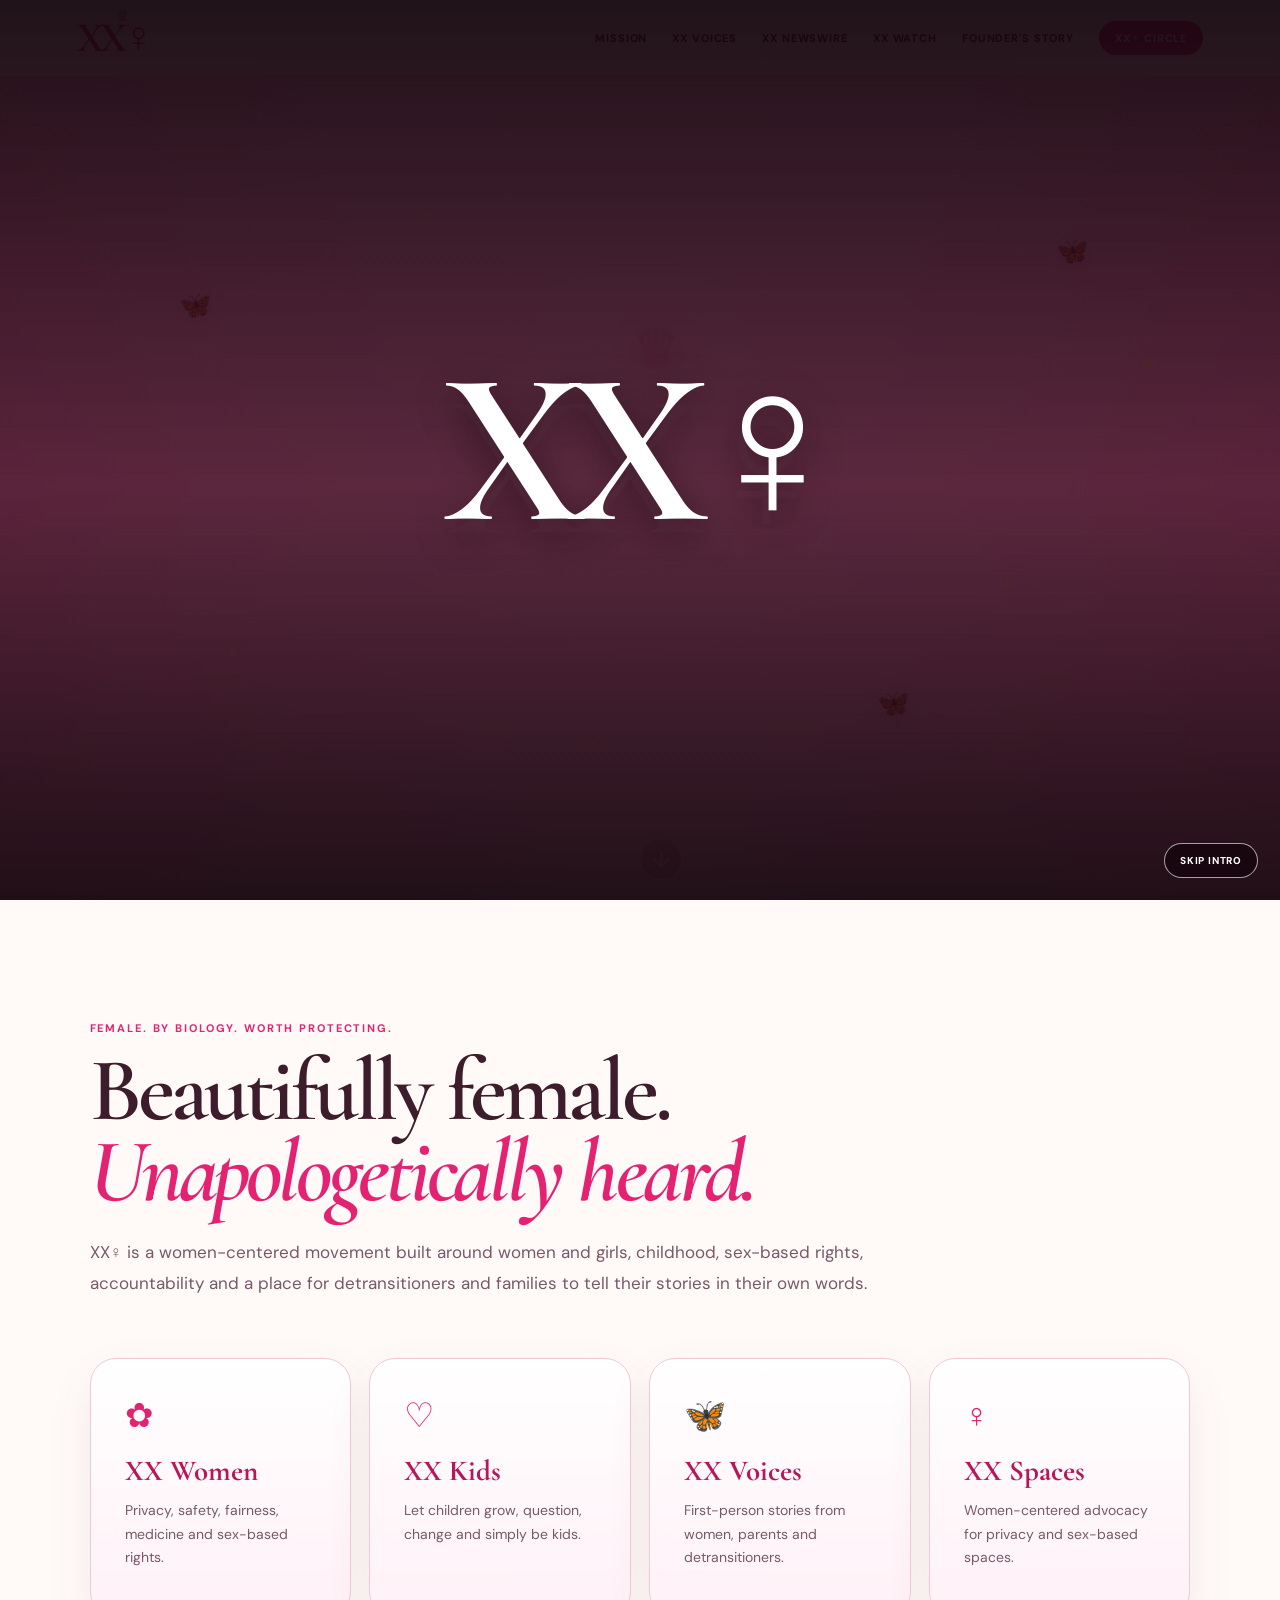
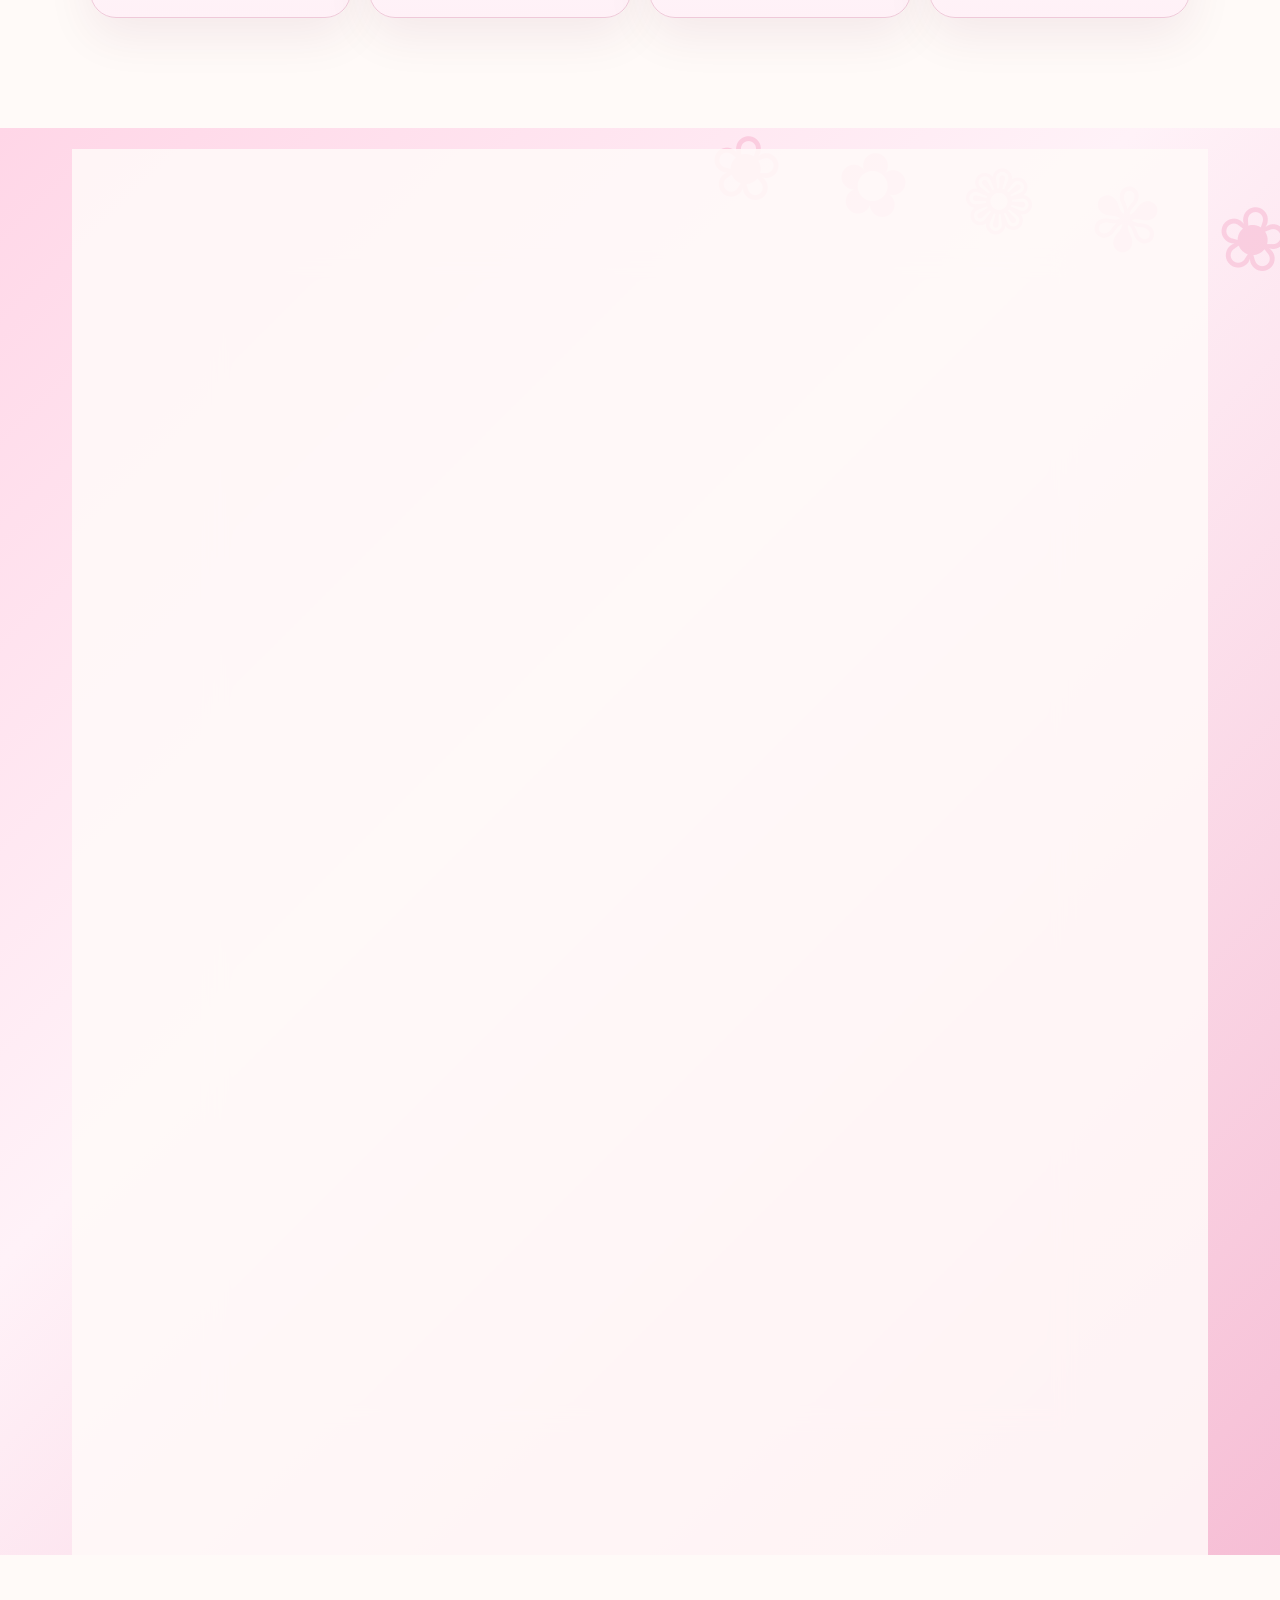
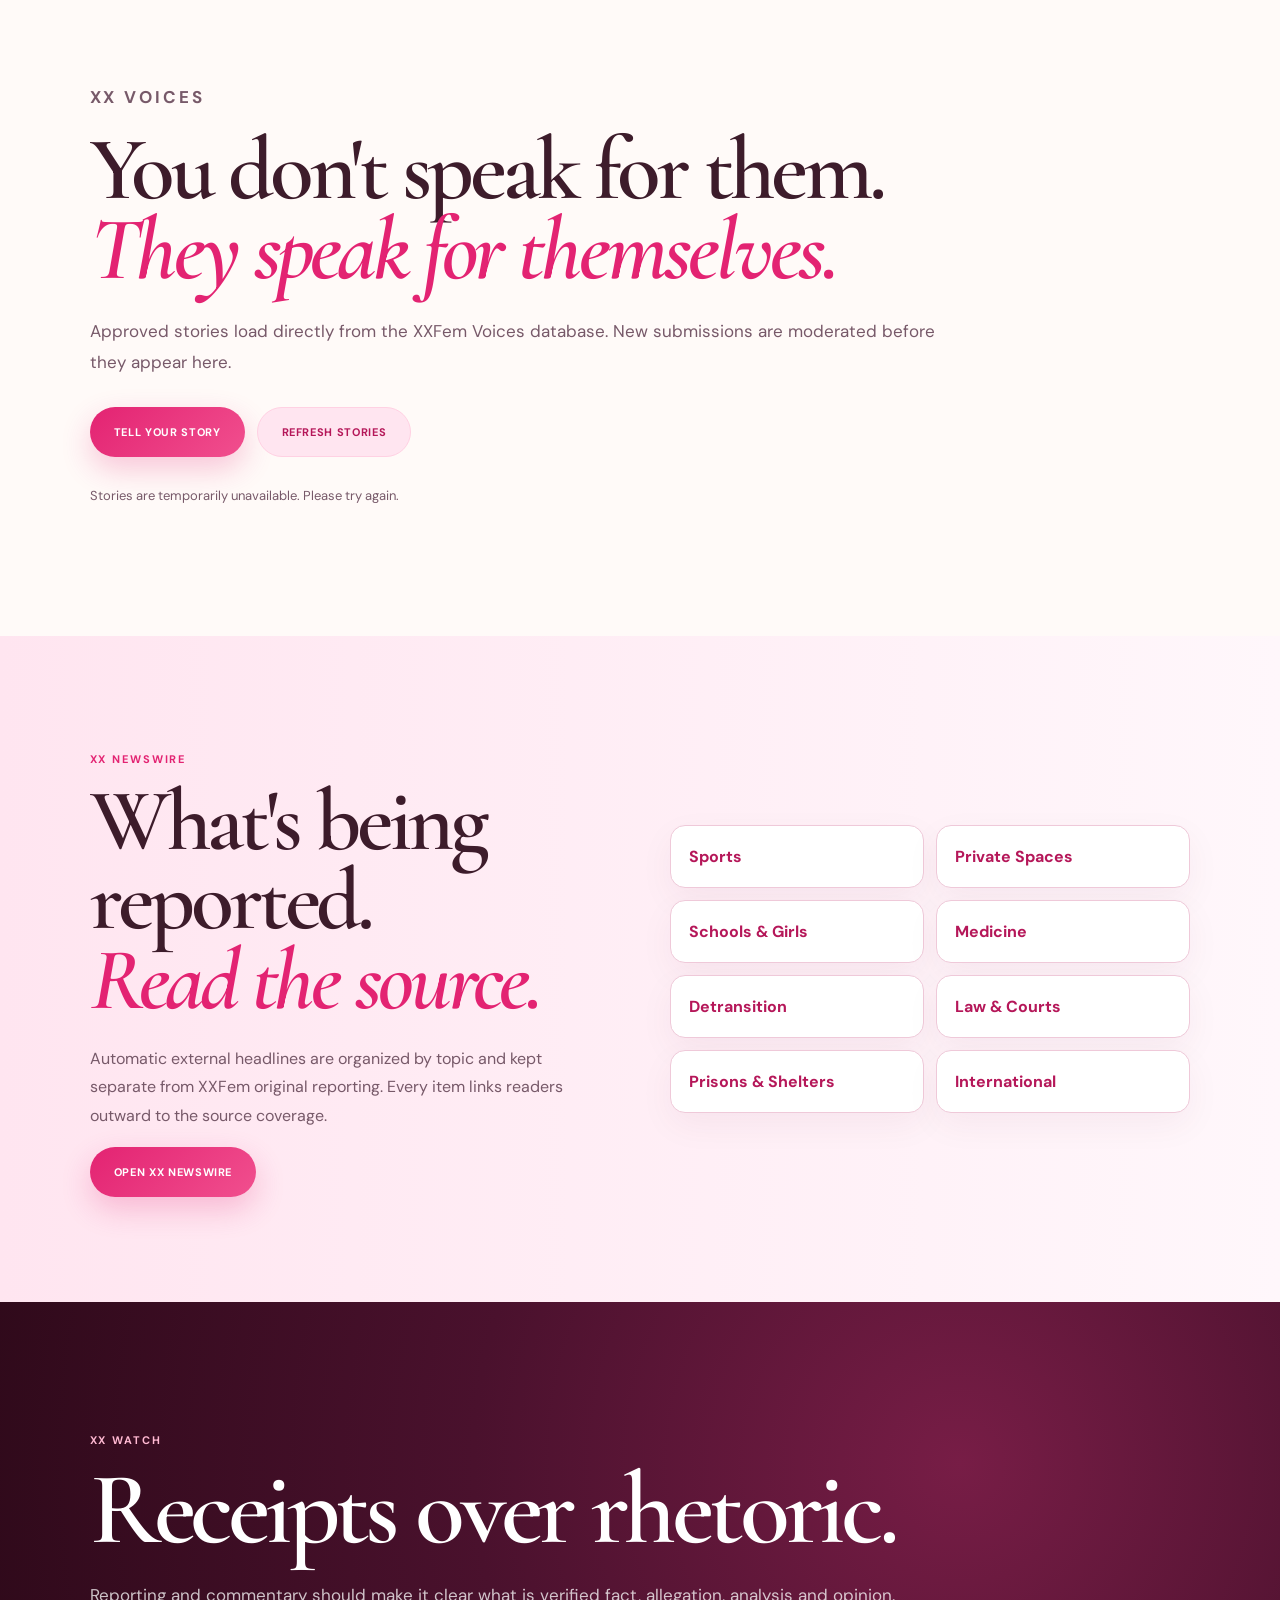
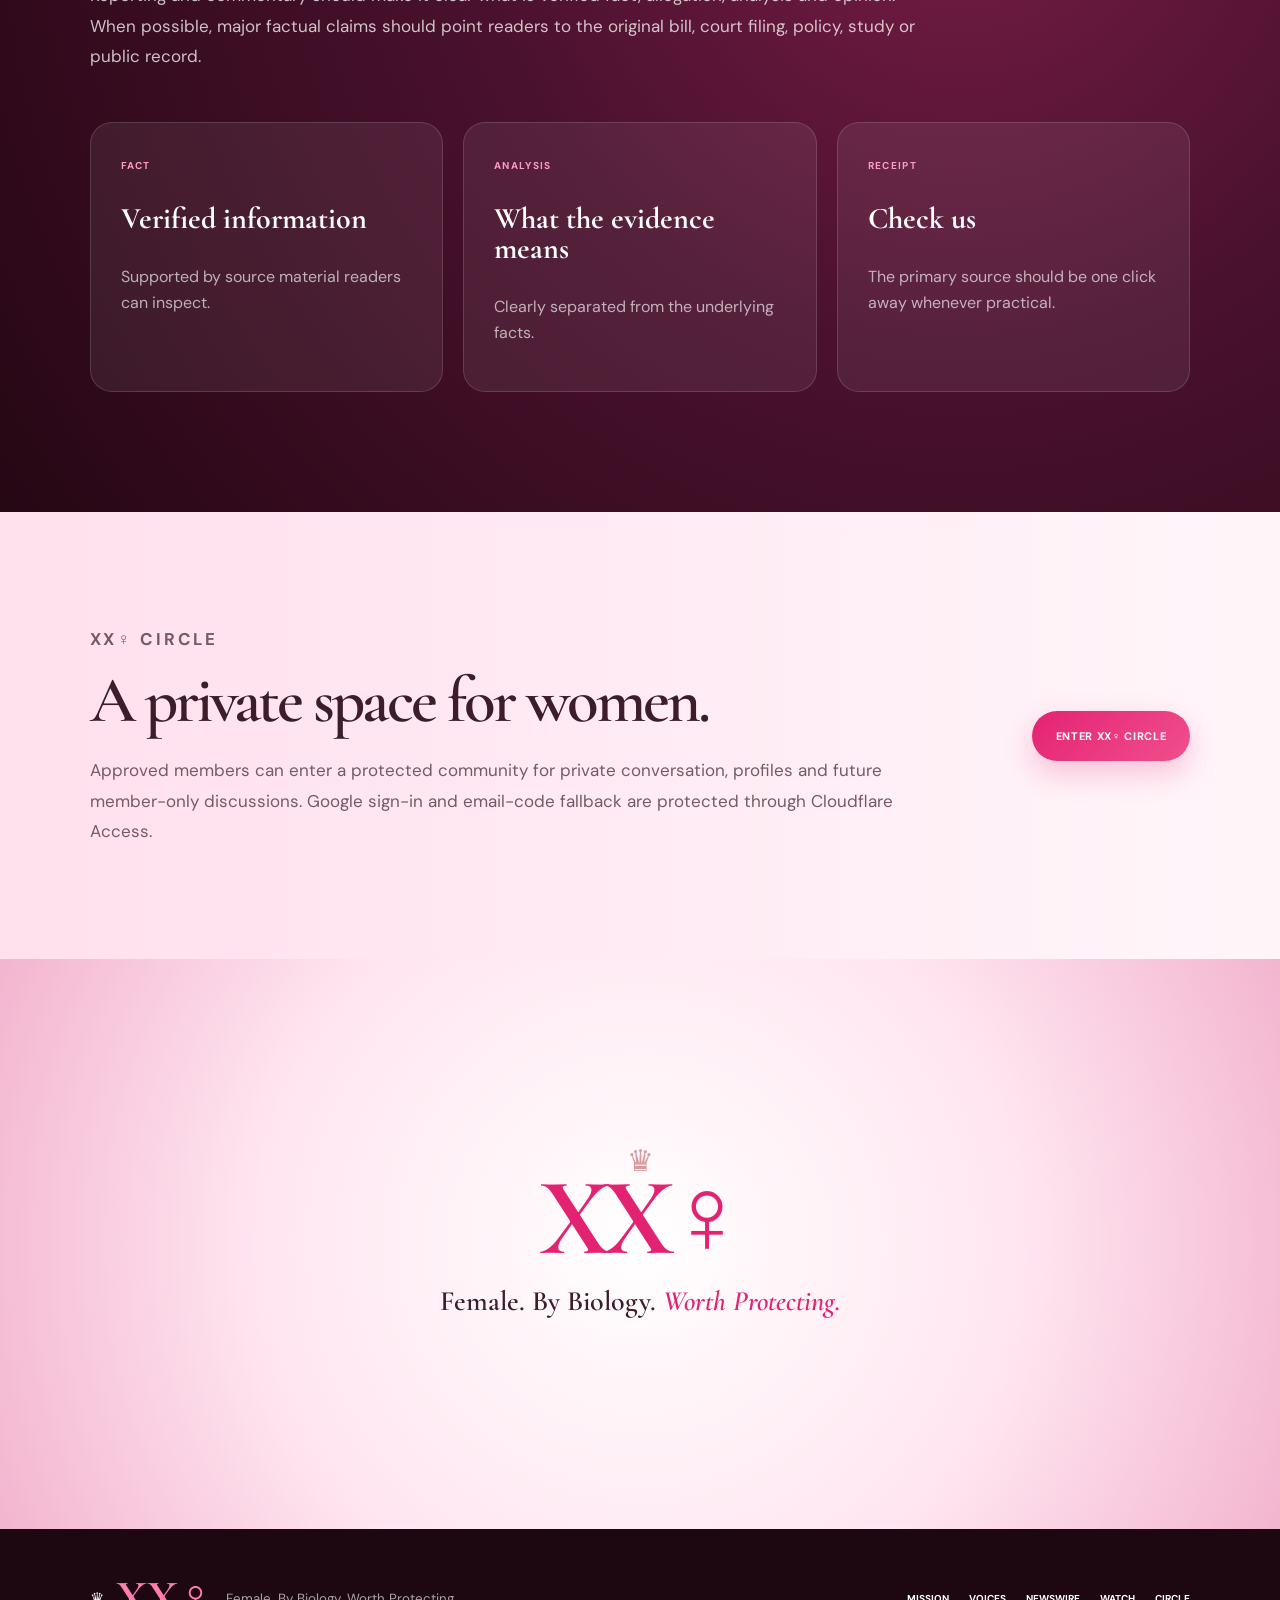
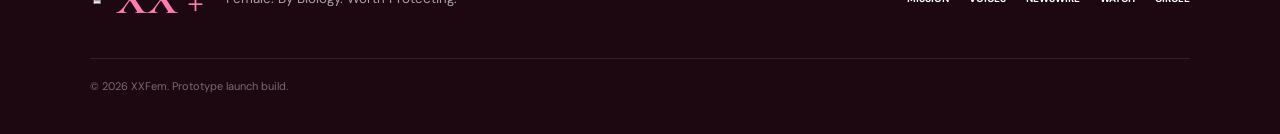
==== commit 580fbc60: "Add files via upload" ====
--- a/index.html
+++ b/index.html
@@ -1,298 +1,172 @@
-<!DOCTYPE html>
+<!doctype html>
 <html lang="en">
 <head>
-  <meta charset="UTF-8" />
-  <meta name="viewport" content="width=device-width, initial-scale=1.0" />
-  <meta name="theme-color" content="#fff7fb" />
-  <meta name="description" content="XXFem — Female. By Biology. Worth Protecting." />
-  <title>XXFem | Female. By Biology. Worth Protecting.</title>
-
+  <meta charset="utf-8">
+  <meta name="viewport" content="width=device-width, initial-scale=1">
+  <meta name="theme-color" content="#fff2f8">
+  <meta name="description" content="XXFem — women, girls, childhood, sex-based rights and women's voices.">
+  <title>XXFem | XX♀</title>
   <link rel="preconnect" href="https://fonts.googleapis.com">
   <link rel="preconnect" href="https://fonts.gstatic.com" crossorigin>
-  <link href="https://fonts.googleapis.com/css2?family=Cormorant+Garamond:ital,wght@0,500;0,600;0,700;1,600&family=DM+Sans:wght@400;500;600;700&display=swap" rel="stylesheet">
-
-  <link rel="stylesheet" href="style.css" />
+  <link href="https://fonts.googleapis.com/css2?family=Cormorant+Garamond:ital,wght@0,500;0,600;0,700;1,600;1,700&family=DM+Sans:wght@400;500;600;700&display=swap" rel="stylesheet">
+  <link rel="stylesheet" href="style.css">
 </head>
 <body>
-  <a class="skip-link" href="#main">Skip to content</a>
+<a class="skip" href="#main">Skip to main content</a>
 
-  <header class="site-header" id="top">
-    <div class="nav-shell">
-      <a class="brand" href="#top" aria-label="XXFem home">
-        <span class="brand-crown" aria-hidden="true">♛</span>
-        <span class="brand-mark">XX♀</span>
-      </a>
+<div class="xx-rain" id="xxRain" aria-hidden="true">
+  <button class="skip-intro" id="skipIntro" type="button">Skip intro</button>
+</div>
 
-      <button class="menu-toggle" aria-label="Open navigation" aria-expanded="false" aria-controls="primary-nav">
-        <span></span><span></span><span></span>
-      </button>
+<header class="topbar">
+  <a class="brand" href="#top" aria-label="XXFem home">
+    <span class="crown" aria-hidden="true">♛</span><span>XX♀</span>
+  </a>
+  <button class="menu" aria-expanded="false" aria-controls="nav" aria-label="Open menu"><span></span><span></span><span></span></button>
+  <nav id="nav" aria-label="Primary">
+    <a href="#mission">Mission</a><a href="#voices">XX Voices</a><a href="newswire.html">XX Newswire</a><a href="#watch">XX Watch</a><a href="#story">Founder's Story</a>
+    <a class="circle-link" href="circle.html">XX♀ Circle</a>
+  </nav>
+</header>
 
-      <nav id="primary-nav" class="primary-nav" aria-label="Primary navigation">
-        <a href="#women">XX Women</a>
-        <a href="#kids">XX Kids</a>
-        <a href="#voices">XX Voices</a>
-        <a href="#spaces">XX Spaces</a>
-        <a href="#watch">XX Watch</a>
-        <a href="#action">Take Action</a>
-      </nav>
+<main id="main">
+<section class="hero" id="top" aria-label="XXFem introduction">
+  <div class="hero-video-wrap">
+    <video class="hero-video" autoplay muted loop playsinline preload="metadata" aria-label="Women walking and laughing through a flower field">
+      <source src="assets/xxfem-hero.mp4" type="video/mp4">
+    </video>
+  </div>
+  <div class="hero-wash"></div>
+  <div class="floaters" aria-hidden="true">
+    <span class="butterfly b1">🦋</span><span class="butterfly b2">🦋</span><span class="butterfly b3">🦋</span>
+    <span class="spark s1"></span><span class="spark s2"></span><span class="spark s3"></span><span class="spark s4"></span><span class="spark s5"></span>
+  </div>
+  <div class="hero-logo" aria-hidden="true"><span class="hero-crown">♛</span>XX♀</div>
+  <a class="scroll" href="#mission" aria-label="Scroll to mission">↓</a>
+</section>
 
-      <a class="nav-cta" href="#action">Join XX♀</a>
-    </div>
-  </header>
+<section class="intro" id="mission">
+  <p class="kicker">Female. By Biology. Worth Protecting.</p>
+  <h1>Beautifully female.<br><em>Unapologetically heard.</em></h1>
+  <p class="lede">XX♀ is a women-centered movement built around women and girls, childhood, sex-based rights, accountability and a place for detransitioners and families to tell their stories in their own words.</p>
+  <div class="pillars">
+    <article><span>✿</span><h2>XX Women</h2><p>Privacy, safety, fairness, medicine and sex-based rights.</p></article>
+    <article><span>♡</span><h2>XX Kids</h2><p>Let children grow, question, change and simply be kids.</p></article>
+    <article><span>🦋</span><h2>XX Voices</h2><p>First-person stories from women, parents and detransitioners.</p></article>
+    <article><span>♀</span><h2>XX Spaces</h2><p>Women-centered advocacy for privacy and sex-based spaces.</p></article>
+  </div>
+</section>
 
-  <main id="main">
-    <section class="hero hero-video" aria-label="XXFem introduction">
-      <video class="hero-bg-video" autoplay muted loop playsinline preload="metadata" aria-hidden="true">
-        <source src="assets/xxfem-hero.mp4" type="video/mp4" />
-      </video>
-      <div class="hero-video-wash" aria-hidden="true"></div>
-      <div class="hero-only-logo" aria-label="XX female">
-        <span class="hero-crown">♛</span>
-        <h1 id="hero-title">XX♀</h1>
+<section class="story-feature" id="story">
+  <div class="flower-edge" aria-hidden="true">❀ ✿ ❁ ✾ ❀</div>
+  <div class="story-copy">
+    <p class="kicker">Why I created XX♀</p>
+    <h2>I was a tomboy.<br><em>I needed time, not a label.</em></h2>
+    <p>I grew up in the 1980s climbing trees, getting dirty, playing with boys' toys and preferring plenty of things people considered “for boys.” My father had three daughters. I knew he had wanted a son, but a son never came.</p>
+    <p>Looking back, maybe that influenced me. Maybe it didn't. That's the point. Children are complicated little human beings. Family, friends, culture, imagination, expectations, rebellion and curiosity all shape us before we even have words for ourselves.</p>
+    <p>Nobody needed to give me an identity because I climbed trees or liked boys' toys. I needed something much simpler: <strong>time.</strong></p>
+    <p>If I were growing up today, people might have tried to find a label for me before I understood myself. Lesbian. Queer. Gender nonconforming. Trans. Something else. Maybe I would have embraced one for a while. Maybe I wouldn't have.</p>
+    <blockquote>She's a tomboy. Or even better: she's a kid. Let her grow.</blockquote>
+    <p>That is one reason I created XX♀. I want women to speak honestly, detransitioners to tell stories people may find uncomfortable, parents to ask difficult questions, and children to have time to become themselves.</p>
+    <p class="signature">Kids should be allowed to be kids.<br>Women should be allowed to speak.<br><strong>Our stories should be allowed to matter.</strong></p>
+  </div>
+</section>
+
+<section class="voices" id="voices">
+  <div class="section-head">
+    <p class="kicker">XX Voices</p>
+    <h2>You don't speak for them.<br><em>They speak for themselves.</em></h2>
+    <p>Approved stories load directly from the XXFem Voices database. New submissions are moderated before they appear here.</p>
+  </div>
+
+  <div class="voice-actions">
+    <button class="btn primary" id="openStoryForm">Tell Your Story</button>
+    <button class="btn pale" id="refreshStories">Refresh Stories</button>
+  </div>
+
+  <div id="storiesStatus" class="status" role="status" aria-live="polite">Loading approved stories…</div>
+  <div id="storiesGrid" class="stories-grid"></div>
+</section>
+
+
+<section class="newswire-teaser" id="newswire">
+  <div>
+    <p class="kicker">XX Newswire</p>
+    <h2>What's being reported.<br><em>Read the source.</em></h2>
+    <p>Automatic external headlines are organized by topic and kept separate from XXFem original reporting. Every item links readers outward to the source coverage.</p>
+    <a class="btn primary" href="newswire.html">Open XX Newswire</a>
+  </div>
+  <div class="wire-topic-grid" aria-label="Newswire topics">
+    <span>Sports</span><span>Private Spaces</span><span>Schools & Girls</span><span>Medicine</span>
+    <span>Detransition</span><span>Law & Courts</span><span>Prisons & Shelters</span><span>International</span>
+  </div>
+</section>
+
+<section class="watch" id="watch">
+  <div class="watch-glow" aria-hidden="true"></div>
+  <p class="kicker light">XX Watch</p>
+  <h2>Receipts over rhetoric.</h2>
+  <p class="watch-lede">Reporting and commentary should make it clear what is verified fact, allegation, analysis and opinion. When possible, major factual claims should point readers to the original bill, court filing, policy, study or public record.</p>
+  <div class="watch-grid">
+    <article><span>FACT</span><h3>Verified information</h3><p>Supported by source material readers can inspect.</p></article>
+    <article><span>ANALYSIS</span><h3>What the evidence means</h3><p>Clearly separated from the underlying facts.</p></article>
+    <article><span>RECEIPT</span><h3>Check us</h3><p>The primary source should be one click away whenever practical.</p></article>
+  </div>
+</section>
+
+<section class="circle-promo">
+  <div>
+    <p class="kicker">XX♀ Circle</p>
+    <h2>A private space for women.</h2>
+    <p>Approved members can enter a protected community for private conversation, profiles and future member-only discussions. Google sign-in and email-code fallback are protected through Cloudflare Access.</p>
+  </div>
+  <a class="btn primary" href="circle.html">Enter XX♀ Circle</a>
+</section>
+
+<section class="closing">
+  <span class="closing-crown" aria-hidden="true">♛</span>
+  <div class="closing-mark">XX♀</div>
+  <p>Female. By Biology. <em>Worth Protecting.</em></p>
+</section>
+</main>
+
+<div class="modal" id="storyModal" hidden>
+  <div class="modal-backdrop" data-close></div>
+  <section class="modal-card" role="dialog" aria-modal="true" aria-labelledby="storyFormTitle">
+    <button class="modal-close" data-close aria-label="Close story form">×</button>
+    <p class="kicker">XX Voices</p>
+    <h2 id="storyFormTitle">Tell your story.</h2>
+    <p class="form-note">Nothing is published automatically. Every submission is reviewed first.</p>
+    <form id="storyForm">
+      <div class="two">
+        <label>Name <input name="name" autocomplete="name"></label>
+        <label>Display name <input name="displayName" placeholder="How you want to appear"></label>
       </div>
-      <div class="butterflies" aria-hidden="true">
-        <span class="butterfly b1">🦋</span><span class="butterfly b2">🦋</span><span class="butterfly b3">🦋</span>
+      <div class="two">
+        <label>Email <input name="email" type="email" autocomplete="email" required></label>
+        <label>State <input name="state" autocomplete="address-level1"></label>
       </div>
-      <div class="fireflies" aria-hidden="true"></div>
-      <a class="scroll-cue" href="#mission"><span>Enter</span><span aria-hidden="true">↓</span></a>
-    </section>
+      <label>Category
+        <select name="category">
+          <option>Woman</option><option>Mother</option><option>Parent</option><option>Detransitioner</option>
+          <option>Athlete</option><option>Healthcare</option><option>Education</option><option>Whistleblower</option><option>Other</option>
+        </select>
+      </label>
+      <label>Story title <input name="title" maxlength="140" required></label>
+      <label>Your story <textarea name="story" rows="9" maxlength="12000" required></textarea></label>
+      <label class="check"><input name="anonymous" type="checkbox"> Publish me as Anonymous if approved</label>
+      <label class="check"><input name="permissionToPublish" type="checkbox" required> I give XXFem permission to review and publish this submission if approved.</label>
+      <button class="btn primary full" type="submit">Submit for Review</button>
+      <div id="submitStatus" class="status" role="status" aria-live="polite"></div>
+    </form>
+  </section>
+</div>
 
-    <section class="pillar-strip" aria-label="XXFem focus areas">
-      <a class="pillar" href="#women">
-        <span class="pillar-icon">✿</span>
-        <strong>XX Women</strong>
-        <span>Sex-based rights, safety & dignity</span>
-      </a>
-      <a class="pillar" href="#kids">
-        <span class="pillar-icon">♡</span>
-        <strong>XX Kids</strong>
-        <span>Childhood, parents & safeguarding</span>
-      </a>
-      <a class="pillar" href="#voices">
-        <span class="pillar-icon">🦋</span>
-        <strong>XX Voices</strong>
-        <span>Stories that deserve to be heard</span>
-      </a>
-      <a class="pillar" href="#spaces">
-        <span class="pillar-icon">♀</span>
-        <strong>XX Spaces</strong>
-        <span>Privacy, fairness & sex-based spaces</span>
-      </a>
-      <a class="pillar" href="#watch">
-        <span class="pillar-icon">✦</span>
-        <strong>XX Watch</strong>
-        <span>Facts, receipts & accountability</span>
-      </a>
-    </section>
-
-    <section class="manifesto section-pad" id="mission">
-      <div class="manifesto-copy reveal">
-        <p class="section-kicker">The XX movement</p>
-        <h2>We speak.<br>We document.<br><em>We defend.</em></h2>
-        <p>
-          XX♀ exists because femininity can be beautiful and strength can be unapologetic.
-          We believe sex can matter in law, policy, medicine, safety and fairness, while every person still deserves dignity.
-        </p>
-        <a class="text-link" href="#action">Read our principles <span>→</span></a>
-      </div>
-
-      <div class="cinema-card reveal">
-        <div class="cinema-scene">
-          <div class="cinema-overlay"></div>
-          <div class="cinema-copy">
-            <span class="play">▶</span>
-            <p>Different stories. Different generations.</p>
-            <h3>One biological reality.</h3>
-          </div>
-        </div>
-      </div>
-    </section>
-
-    <section class="editorial-grid section-pad" id="women">
-      <div class="editorial-image women-image reveal">
-        <div class="image-tag">XX Women</div>
-      </div>
-      <div class="editorial-copy reveal">
-        <p class="section-kicker">XX Women</p>
-        <h2>Women are not an afterthought.</h2>
-        <p>
-          We advocate for sex-based protections where privacy, safety, medicine and fairness are materially affected by biological sex.
-        </p>
-        <div class="mini-grid">
-          <span>Privacy</span><span>Sports</span><span>Shelters</span><span>Healthcare</span>
-          <span>Prisons</span><span>Data</span>
-        </div>
-        <a class="btn btn-dark" href="#action">Explore XX Women</a>
-      </div>
-    </section>
-
-    <section class="kids-section section-pad" id="kids">
-      <div class="kids-copy reveal">
-        <p class="section-kicker light">XX Kids</p>
-        <h2>Let kids be kids.</h2>
-        <p>
-          A tomboy does not need fixing. A feminine boy does not need fixing.
-          Childhood deserves time, parents deserve transparency, and children deserve the freedom to grow before adults make permanent assumptions for them.
-        </p>
-        <a class="btn btn-light" href="#action">Explore XX Kids</a>
-      </div>
-
-      <div class="kids-orbit reveal" aria-hidden="true">
-        <span class="orbit-flower o1">❀</span>
-        <span class="orbit-flower o2">✿</span>
-        <span class="orbit-flower o3">❁</span>
-        <div class="orbit-core">
-          <span>Childhood</span>
-          <strong>is not a diagnosis.</strong>
-        </div>
-      </div>
-    </section>
-
-    <section class="voices section-pad" id="voices">
-      <div class="section-heading reveal">
-        <p class="section-kicker">XX Voices</p>
-        <h2>You don't speak for them.<br><em>They speak for themselves.</em></h2>
-        <p>
-          Women, parents, whistleblowers and detransitioners deserve room to tell their own stories in their own words.
-        </p>
-      </div>
-
-      <div class="story-cards">
-        <article class="story-card reveal">
-          <div class="story-photo story-a"></div>
-          <span class="story-label">Detransition</span>
-          <h3>What I wish someone had asked me first.</h3>
-          <p>First-person stories centered on experience, consent, medicine and recovery.</p>
-          <a href="#action">Read stories →</a>
-        </article>
-
-        <article class="story-card reveal">
-          <div class="story-photo story-b"></div>
-          <span class="story-label">Women</span>
-          <h3>The moments that made us speak up.</h3>
-          <p>Stories from women who challenged policies, institutions and cultural pressure.</p>
-          <a href="#action">Read stories →</a>
-        </article>
-
-        <article class="story-card reveal">
-          <div class="story-photo story-c"></div>
-          <span class="story-label">Parents</span>
-          <h3>When parenting became advocacy.</h3>
-          <p>Families navigating schools, medicine, safety and difficult conversations.</p>
-          <a href="#action">Read stories →</a>
-        </article>
-      </div>
-    </section>
-
-    <section class="spaces section-pad" id="spaces">
-      <div class="spaces-panel reveal">
-        <p class="section-kicker">XX Spaces</p>
-        <h2>Privacy isn't hatred.</h2>
-        <p>
-          Sex-based spaces can serve legitimate needs involving privacy, vulnerability, safety, fairness and dignity.
-        </p>
-
-        <div class="spaces-list">
-          <div><span>01</span><strong>Locker Rooms</strong></div>
-          <div><span>02</span><strong>Sports</strong></div>
-          <div><span>03</span><strong>Shelters</strong></div>
-          <div><span>04</span><strong>Prisons</strong></div>
-          <div><span>05</span><strong>Healthcare</strong></div>
-        </div>
-      </div>
-    </section>
-
-    <section class="watch section-pad" id="watch">
-      <div class="watch-fireflies" aria-hidden="true"></div>
-
-      <div class="watch-heading reveal">
-        <p class="section-kicker light">XX Watch</p>
-        <h2>When women disappear from the story,<br><em>we put them back in it.</em></h2>
-        <p>
-          Investigations, legislation, court cases, policy changes and documented incidents affecting women and girls.
-        </p>
-      </div>
-
-      <div class="watch-grid">
-        <article class="watch-card reveal">
-          <span class="watch-type">SPORT</span>
-          <h3>Who gets to compete in the female category?</h3>
-          <p>Evidence, policy and the original source documents.</p>
-          <button class="receipt-btn">View Receipt ✦</button>
-        </article>
-        <article class="watch-card reveal">
-          <span class="watch-type">SAFETY</span>
-          <h3>When inclusion collides with privacy.</h3>
-          <p>Separating allegation, fact, analysis and opinion.</p>
-          <button class="receipt-btn">View Receipt ✦</button>
-        </article>
-        <article class="watch-card reveal">
-          <span class="watch-type">MEDICINE</span>
-          <h3>What patients are actually being told.</h3>
-          <p>Research, guidance, consent standards and competing evidence.</p>
-          <button class="receipt-btn">View Receipt ✦</button>
-        </article>
-      </div>
-
-      <div class="receipt-callout reveal">
-        <span class="receipt-mark">XX RECEIPT™</span>
-        <div>
-          <h3>Don't just trust us. Check us.</h3>
-          <p>Major factual claims should point back to the bill, court filing, study, government record or original policy.</p>
-        </div>
-      </div>
-    </section>
-
-    <section class="pink-line section-pad">
-      <div class="pink-line-copy reveal">
-        <span class="rose-icon">❀</span>
-        <div>
-          <p class="section-kicker">The Pink Line</p>
-          <h2>Stay informed. Make an impact.</h2>
-          <p>Important bills, policies, court decisions and urgent developments. No twenty-email-a-day political spam.</p>
-        </div>
-      </div>
-
-      <form class="signup reveal" onsubmit="event.preventDefault(); this.classList.add('submitted');">
-        <label class="sr-only" for="email">Email address</label>
-        <input id="email" type="email" placeholder="Your email address" required>
-        <button type="submit">Join the Pink Line</button>
-        <span class="form-success">You're on the list ♀</span>
-      </form>
-    </section>
-
-    <section class="action section-pad" id="action">
-      <div class="action-inner reveal">
-        <span class="action-crown">♛</span>
-        <div class="action-logo">XX♀</div>
-        <h2>There is room for you here.</h2>
-        <p>
-          If you believe women and girls matter, childhood deserves protection, sex can matter in law and policy, and detransitioners deserve a voice, there is work to do.
-        </p>
-        <div class="hero-actions centered">
-          <a class="btn btn-primary" href="mailto:hello@xxfem.org">Join XX♀</a>
-          <a class="btn btn-ghost" href="mailto:hello@xxfem.org?subject=Tell%20My%20Story">Tell your story</a>
-        </div>
-      </div>
-    </section>
-  </main>
-
-  <footer class="site-footer">
-    <div class="footer-brand">
-      <div class="footer-logo"><span>♛</span>XX♀</div>
-      <p>Female. By Biology. <em>Worth Protecting.</em></p>
-    </div>
-    <div class="footer-links">
-      <a href="#women">Women</a>
-      <a href="#kids">Kids</a>
-      <a href="#voices">Voices</a>
-      <a href="#spaces">Spaces</a>
-      <a href="#watch">Watch</a>
-      <a href="#action">Join</a>
-    </div>
-    <p class="footer-note">Prototype concept for XXFem. © 2026</p>
-  </footer>
-
-  <script src="script.js"></script>
+<footer>
+  <div class="footer-brand"><span>♛</span><strong>XX♀</strong><small>Female. By Biology. Worth Protecting.</small></div>
+  <nav aria-label="Footer"><a href="#mission">Mission</a><a href="#voices">Voices</a><a href="newswire.html">Newswire</a><a href="#watch">Watch</a><a href="circle.html">Circle</a></nav>
+  <p>© 2026 XXFem. Prototype launch build.</p>
+</footer>
+<script src="script.js"></script>
 </body>
-</html>
+</html>
--- a/style.css
+++ b/style.css
@@ -1,484 +1,58 @@
-*{box-sizing:border-box}
-:root{
-  --rose:#d72663;
-  --rose2:#f04d86;
-  --raspberry:#bd174f;
-  --blush:#f9dce8;
-  --petal:#fff0f6;
-  --ivory:#fffaf7;
-  --wine:#401225;
-  --wine2:#260913;
-  --ink:#3a1f2b;
-  --muted:#7c5f6d;
-  --gold:#d9948e;
-  --shadow:0 30px 80px rgba(92,16,48,.14);
+*{box-sizing:border-box}html{scroll-behavior:smooth}:root{--hot:#e32372;--rose:#f14f8e;--berry:#b51759;--wine:#4a112d;--deep:#260714;--blush:#ffe5f0;--powder:#fff0f7;--petal:#ffd1e3;--pink:#f8bad3;--ivory:#fffaf8;--ink:#3d1c2b;--muted:#775969;--gold:#d89a9e;--line:#efc9d9;--shadow:0 30px 85px rgba(104,20,56,.14)}body{margin:0;font-family:"DM Sans",sans-serif;color:var(--ink);background:var(--ivory);overflow-x:hidden}.skip{position:fixed;left:10px;top:-60px;background:#fff;color:#000;padding:12px 16px;z-index:9999;border-radius:9px}.skip:focus{top:10px}a{color:inherit;text-decoration:none}button,input,textarea,select{font:inherit}.topbar{height:76px;padding:0 6vw;position:fixed;z-index:100;top:0;left:0;right:0;display:flex;align-items:center;justify-content:space-between;background:rgba(255,247,251,.86);backdrop-filter:blur(18px);border-bottom:1px solid rgba(227,35,114,.12)}.brand{position:relative;font:700 42px/1 "Cormorant Garamond",serif;color:var(--hot);letter-spacing:-4px}.crown{position:absolute;font-size:14px;color:var(--gold);top:-7px;left:39px}.topbar nav{display:flex;gap:25px;align-items:center}.topbar nav a{font-size:11px;font-weight:700;letter-spacing:.08em;text-transform:uppercase}.circle-link{padding:10px 16px!important;border-radius:999px;background:var(--hot);color:#fff!important}.menu{display:none}.hero{height:100svh;min-height:620px;position:relative;background:linear-gradient(135deg,#ffd6e7,#fff0f7);overflow:hidden}.hero-video-wrap{position:absolute;inset:76px 0 0;display:grid;place-items:center;background:radial-gradient(circle at 50% 42%,#fff7fb 0,#ffddeb 56%,#f4abc8 100%)}.hero-video{width:100%;height:100%;object-fit:contain;object-position:center;filter:saturate(1.08) contrast(1.02)}.hero-wash{position:absolute;inset:0;background:linear-gradient(90deg,rgba(255,238,246,.23),transparent 28%,transparent 72%,rgba(255,227,240,.25)),linear-gradient(0deg,rgba(81,10,38,.11),transparent 35%);pointer-events:none}.hero-logo{position:absolute;left:50%;top:52%;transform:translate(-50%,-50%);font:700 clamp(100px,16vw,220px)/.7 "Cormorant Garamond",serif;color:white;letter-spacing:-13px;text-shadow:0 8px 40px rgba(73,7,35,.34);z-index:10;white-space:nowrap}.hero-crown{position:absolute;font-size:clamp(28px,4vw,55px);color:#f7ced2;left:48%;top:-62px;animation:crown 1.4s ease both}.scroll{position:absolute;z-index:20;bottom:20px;left:50%;width:42px;height:42px;display:grid;place-items:center;border:1px solid rgba(255,255,255,.7);border-radius:50%;color:#fff;background:rgba(86,11,43,.18);font-size:22px}.butterfly{position:absolute;font-size:26px;z-index:8;filter:drop-shadow(0 4px 10px rgba(75,20,44,.2))}.b1{left:14%;top:32%;animation:fly 11s ease-in-out infinite}.b2{right:15%;top:26%;animation:fly2 14s ease-in-out infinite}.b3{right:29%;bottom:20%;animation:fly 16s ease-in-out infinite reverse}.spark{position:absolute;width:6px;height:6px;border-radius:50%;background:#fff6ba;box-shadow:0 0 8px #fff5b4,0 0 24px #ffd877;animation:twinkle 2.6s ease-in-out infinite;z-index:8}.s1{left:18%;bottom:27%}.s2{left:33%;top:24%;animation-delay:-1s}.s3{right:21%;bottom:35%;animation-delay:-2s}.s4{right:10%;top:40%;animation-delay:-.7s}.s5{left:46%;bottom:17%;animation-delay:-1.4s}.intro,.voices{padding:110px 7vw;max-width:1450px;margin:auto}.kicker{text-transform:uppercase;font-size:11px;font-weight:700;letter-spacing:.17em;color:var(--hot)}.intro>h1,.section-head h2,.story-copy h2,.watch h2,.circle-promo h2{font:600 clamp(52px,7vw,94px)/.9 "Cormorant Garamond",serif;letter-spacing:-.045em;margin:16px 0 25px}.intro h1 em,.section-head h2 em,.story-copy h2 em{color:var(--hot)}.lede,.section-head>p,.circle-promo p{max-width:850px;font-size:17px;line-height:1.8;color:var(--muted)}.pillars{display:grid;grid-template-columns:repeat(4,1fr);gap:18px;margin-top:60px}.pillars article{background:linear-gradient(180deg,#fff,#fff1f7);border:1px solid var(--line);border-radius:26px;padding:34px;box-shadow:0 18px 48px rgba(99,21,55,.07);min-height:235px}.pillars article>span{font-size:34px;color:var(--hot)}.pillars h2{font:700 29px/1 "Cormorant Garamond",serif;color:var(--berry);margin:18px 0 12px}.pillars p{color:var(--muted);line-height:1.65;font-size:14px}.story-feature{position:relative;padding:120px 7vw;background:linear-gradient(135deg,#ffd6e7 0,#fff2f8 42%,#f6bed5 100%);overflow:hidden}.flower-edge{position:absolute;right:-30px;top:20px;font-size:88px;letter-spacing:18px;color:rgba(227,35,114,.14);transform:rotate(8deg)}.story-copy{max-width:880px;margin:auto;background:rgba(255,250,248,.87);backdrop-filter:blur(12px);padding:65px;border-radius:35px;box-shadow:var(--shadow);border:1px solid rgba(255,255,255,.8)}.story-copy h2{font-size:clamp(48px,6vw,78px)}.story-copy p{font:500 17px/1.9 "DM Sans",sans-serif;color:#624451}.story-copy blockquote{margin:35px 0;padding:25px 0;border-top:1px solid var(--line);border-bottom:1px solid var(--line);font:italic 700 34px/1.1 "Cormorant Garamond",serif;color:var(--berry)}.signature{color:var(--berry)!important;font-family:"Cormorant Garamond",serif!important;font-size:27px!important;line-height:1.35!important}.voice-actions{display:flex;gap:12px;margin:30px 0}.btn{display:inline-flex;align-items:center;justify-content:center;min-height:50px;border:0;border-radius:999px;padding:0 24px;font-size:11px;text-transform:uppercase;letter-spacing:.06em;font-weight:700;cursor:pointer}.primary{color:#fff;background:linear-gradient(135deg,var(--hot),var(--rose));box-shadow:0 12px 30px rgba(227,35,114,.24)}.pale{color:var(--berry);background:var(--blush);border:1px solid var(--petal)}.full{width:100%}.status{min-height:24px;color:var(--muted);font-size:13px;margin:15px 0}.stories-grid{display:grid;grid-template-columns:repeat(3,1fr);gap:20px}.story-card{border:1px solid var(--line);background:#fff;border-radius:25px;padding:28px;box-shadow:0 20px 55px rgba(96,18,52,.07)}.story-meta{display:flex;gap:8px;flex-wrap:wrap;color:var(--hot);font-size:10px;text-transform:uppercase;font-weight:700;letter-spacing:.08em}.story-card h3{font:700 32px/1.05 "Cormorant Garamond",serif;color:var(--wine);margin:18px 0 13px}.story-card p{line-height:1.7;color:var(--muted);font-size:14px}.story-card details summary{color:var(--hot);font-weight:700;cursor:pointer}.watch{position:relative;padding:120px 7vw;background:radial-gradient(circle at 75% 20%,#771d46 0,var(--wine) 42%,var(--deep) 100%);color:white;overflow:hidden}.watch .light{color:#ffb9d2}.watch h2{font-size:clamp(60px,8vw,105px)}.watch-lede{max-width:850px;color:rgba(255,255,255,.75);font-size:17px;line-height:1.8}.watch-grid{display:grid;grid-template-columns:repeat(3,1fr);gap:20px;margin-top:50px}.watch-grid article{background:rgba(255,255,255,.07);border:1px solid rgba(255,255,255,.14);border-radius:22px;padding:30px}.watch-grid span{color:#ff9cc2;font-size:10px;font-weight:700;letter-spacing:.13em}.watch-grid h3{font:700 30px/1 "Cormorant Garamond",serif}.watch-grid p{color:rgba(255,255,255,.65);line-height:1.6}.circle-promo{padding:95px 7vw;display:flex;align-items:center;justify-content:space-between;gap:50px;background:linear-gradient(90deg,#ffe0ed,#fff6fa)}.circle-promo>div{max-width:850px}.circle-promo h2{font-size:65px}.closing{min-height:570px;display:grid;place-content:center;text-align:center;background:radial-gradient(circle,#fff,#ffe5f0 55%,#f3b5cf)}.closing-crown{color:var(--gold);font-size:30px}.closing-mark{font:700 110px/.7 "Cormorant Garamond",serif;color:var(--hot);letter-spacing:-8px}.closing p{font:600 28px/1.2 "Cormorant Garamond",serif}.closing em{color:var(--hot)}footer{background:#1d0811;color:#fff;padding:50px 7vw 30px;display:grid;grid-template-columns:1fr auto;gap:30px;align-items:center}.footer-brand{display:flex;align-items:center;gap:12px}.footer-brand strong{font:700 48px/.8 "Cormorant Garamond",serif;color:#ff7cae}.footer-brand small{color:rgba(255,255,255,.62)}footer nav{display:flex;gap:20px;text-transform:uppercase;font-size:10px;font-weight:700}footer>p{grid-column:1/-1;color:rgba(255,255,255,.4);border-top:1px solid rgba(255,255,255,.1);padding-top:20px;font-size:11px}.modal[hidden]{display:none}.modal{position:fixed;inset:0;z-index:1000;display:grid;place-items:center;padding:22px}.modal-backdrop{position:absolute;inset:0;background:rgba(38,7,20,.68);backdrop-filter:blur(8px)}.modal-card{position:relative;z-index:2;width:min(760px,100%);max-height:90vh;overflow:auto;background:var(--ivory);border-radius:28px;padding:42px;box-shadow:0 40px 100px rgba(0,0,0,.35)}.modal-card h2{font:700 52px/1 "Cormorant Garamond",serif;margin:5px 0 10px}.modal-close{position:absolute;right:20px;top:18px;width:40px;height:40px;border:0;border-radius:50%;background:var(--blush);color:var(--berry);font-size:28px;cursor:pointer}.form-note{color:var(--muted)}form label{display:grid;gap:7px;margin:15px 0;font-size:12px;font-weight:700;color:var(--wine)}input,textarea,select{width:100%;border:1px solid var(--line);border-radius:13px;background:#fff;padding:13px 14px;color:var(--ink);outline:none}input:focus,textarea:focus,select:focus,button:focus-visible,a:focus-visible{outline:3px solid #76244b;outline-offset:3px}.two{display:grid;grid-template-columns:1fr 1fr;gap:15px}.check{display:flex!important;align-items:flex-start;grid-template-columns:auto 1fr!important;font-weight:500!important;line-height:1.5}.check input{width:auto;margin-top:3px}.circle-page{background:radial-gradient(circle at 50% 20%,#fff,#ffe6f0 55%,#efabc7);min-height:100vh}.circle-shell{min-height:100vh;padding:120px 20px 60px;display:grid;place-items:center}.circle-card{width:min(690px,100%);background:rgba(255,250,248,.94);padding:55px;border-radius:35px;box-shadow:var(--shadow);text-align:center;border:1px solid #fff}.circle-crown{font-size:26px;color:var(--gold)}.circle-logo{font:700 90px/.8 "Cormorant Garamond",serif;color:var(--hot);letter-spacing:-7px}.circle-card h1{font:700 52px/1 "Cormorant Garamond",serif;margin:18px 0}.circle-card>p{color:var(--muted);line-height:1.7}.privacy-box{text-align:left;background:var(--powder);padding:25px;border-radius:20px;margin:30px 0}.privacy-box h2{font:700 28px/1 "Cormorant Garamond",serif}.privacy-box li{margin:10px 0;color:var(--muted)}.tiny{font-size:11px!important}.simple-nav{display:flex!important}.simple-nav a{font-size:11px!important}@keyframes crown{from{opacity:0;transform:translateY(-25px)}to{opacity:1;transform:none}}@keyframes fly{0%,100%{transform:translate(0,0) rotate(-5deg)}40%{transform:translate(80px,-50px) rotate(8deg)}70%{transform:translate(120px,25px) rotate(-6deg)}}@keyframes fly2{0%,100%{transform:translate(0,0)}45%{transform:translate(-95px,50px)}75%{transform:translate(-40px,-55px)}}@keyframes twinkle{0%,100%{opacity:.2;transform:scale(.7)}50%{opacity:1;transform:scale(1.45)}}@media(max-width:950px){.topbar nav{display:none;position:absolute;top:76px;left:0;right:0;background:#fff7fb;padding:25px;flex-direction:column}.topbar nav.open{display:flex}.menu{display:block;border:0;background:none;width:42px}.menu span{display:block;height:2px;background:var(--wine);margin:6px}.pillars{grid-template-columns:1fr 1fr}.stories-grid,.watch-grid{grid-template-columns:1fr 1fr}.circle-promo{align-items:flex-start;flex-direction:column}.hero-logo{font-size:130px}.story-copy{padding:45px}}@media(max-width:650px){.topbar{height:66px}.hero-video-wrap{inset:66px 0 0}.hero{height:92svh;min-height:650px}.hero-video{object-fit:contain}.hero-logo{font-size:105px;letter-spacing:-8px;top:49%}.hero-crown{top:-43px}.pillars,.stories-grid,.watch-grid,.two{grid-template-columns:1fr}.intro,.voices{padding:80px 6vw}.story-feature,.watch{padding:80px 6vw}.story-copy{padding:30px 22px;border-radius:24px}.story-copy p{font-size:15px}.voice-actions{flex-direction:column}.circle-promo{padding:75px 6vw}.circle-promo h2{font-size:52px}.closing-mark{font-size:85px}.modal-card{padding:36px 20px 25px}.modal-card h2{font-size:44px}footer{grid-template-columns:1fr}.footer-brand{align-items:flex-start;flex-direction:column}footer nav{flex-wrap:wrap}.circle-card{padding:38px 22px}}@media(prefers-reduced-motion:reduce){html{scroll-behavior:auto}*,*:before,*:after{animation-duration:.001ms!important;animation-iteration-count:1!important;transition-duration:.001ms!important}.hero-video{display:none}.hero-video-wrap{background:linear-gradient(135deg,#ffd6e7,#fff4f9)}}
+
+/* ===== XXFem V4 additions ===== */
+body.menu-open{overflow:hidden}
+.xx-rain{position:fixed;inset:0;z-index:5000;pointer-events:none;overflow:hidden;opacity:0;visibility:hidden;background:linear-gradient(180deg,rgba(18,4,11,.94),rgba(64,8,32,.86) 54%,rgba(20,5,12,.94));transition:opacity .5s ease,visibility .5s ease}
+.xx-rain.active{opacity:1;visibility:visible}
+.xx-rain::after{content:"XX♀";position:absolute;left:50%;top:50%;transform:translate(-50%,-50%);color:#fff;font:700 clamp(88px,17vw,225px)/.7 "Cormorant Garamond",serif;letter-spacing:-.08em;text-shadow:0 12px 42px rgba(0,0,0,.38)}
+.rain-xx{position:absolute;top:-20vh;color:#f6669e;font:700 var(--size,42px)/1 "Cormorant Garamond",serif;text-shadow:0 0 18px rgba(246,102,158,.46);animation:xxFall var(--duration,3.4s) linear forwards;animation-delay:var(--delay,0s);opacity:var(--alpha,.8)}
+.skip-intro{position:absolute;right:22px;bottom:22px;z-index:3;pointer-events:auto;border:1px solid rgba(255,255,255,.62);background:rgba(20,5,12,.76);color:#fff;padding:10px 15px;border-radius:999px;font-size:10px;text-transform:uppercase;font-weight:800;letter-spacing:.08em;cursor:pointer}
+@keyframes xxFall{0%{transform:translate3d(0,-18vh,0) rotate(0)}100%{transform:translate3d(var(--drift,20px),125vh,0) rotate(var(--spin,180deg))}}
+
+.newswire-teaser{padding:105px 7vw;display:grid;grid-template-columns:1fr 1fr;gap:60px;align-items:center;background:linear-gradient(90deg,#ffe5f0,#fff7fb)}
+.newswire-teaser h2{font:600 clamp(52px,7vw,88px)/.9 "Cormorant Garamond",serif;letter-spacing:-.045em;margin:16px 0 25px}
+.newswire-teaser h2 em{color:var(--hot)}
+.newswire-teaser>div>p:not(.kicker){color:var(--muted);font-size:16px;line-height:1.8;max-width:760px}
+.wire-topic-grid{display:grid;grid-template-columns:1fr 1fr;gap:12px}
+.wire-topic-grid span{padding:20px 18px;border-radius:15px;border:1px solid var(--line);background:#fff;color:var(--berry);font-weight:700;box-shadow:0 12px 35px rgba(96,18,52,.05)}
+
+.wire-hero{padding:160px 7vw 70px;background:linear-gradient(135deg,#f7cadc,#fff1f7 54%,#f3bdd4)}
+.wire-hero h1{font:700 clamp(72px,10vw,138px)/.75 "Cormorant Garamond",serif;color:var(--wine);letter-spacing:-.06em;margin:20px 0}
+.wire-hero>p{font-size:18px;color:var(--muted)}
+.wire-disclaimer{max-width:960px;margin-top:28px;padding:18px 20px;background:rgba(255,255,255,.72);border:1px solid #fff;border-left:4px solid var(--hot);border-radius:12px;color:#654553;font-size:13px;line-height:1.65}
+.wire-page{padding:70px 7vw 110px;max-width:1500px;margin:auto}
+.wire-toolbar{display:flex;gap:20px;align-items:flex-start;justify-content:space-between}
+.wire-filters{display:flex;gap:8px;flex-wrap:wrap}
+.wire-filter{border:1px solid var(--line);background:#fff;color:var(--berry);padding:10px 13px;border-radius:999px;font-size:10px;font-weight:800;cursor:pointer}
+.wire-filter.active{background:var(--hot);color:#fff;border-color:var(--hot)}
+.wire-grid{display:grid;grid-template-columns:repeat(3,1fr);gap:18px;margin-top:25px}
+.wire-card{display:flex;flex-direction:column;background:#fff;border:1px solid var(--line);border-radius:18px;padding:24px;min-height:285px;box-shadow:0 17px 42px rgba(91,17,49,.06)}
+.wire-cat{display:inline-flex;align-self:flex-start;background:var(--blush);color:var(--berry);padding:6px 9px;border-radius:999px;font-size:8px;font-weight:800;text-transform:uppercase;letter-spacing:.08em}
+.wire-card h2{font:700 28px/1.05 "Cormorant Garamond",serif;margin:17px 0;color:var(--wine)}
+.wire-source{font-size:11px;font-weight:800;color:#5e3b4b}
+.wire-date{font-size:10px;color:#9a7b89;margin-top:4px}
+.wire-card p{color:var(--muted);font-size:12px;line-height:1.6}
+.wire-card a{margin-top:auto;padding-top:20px;color:var(--hot);font-size:10px;text-transform:uppercase;font-weight:800}
+
+/* Stronger mobile menu: full-height drawer, outside-tap closes in JS */
+@media(max-width:950px){
+  .topbar nav{display:flex;position:fixed;top:76px;right:0;left:auto;width:min(86vw,380px);height:calc(100dvh - 76px);background:linear-gradient(180deg,#fff1f7,#f8c8db);padding:28px;flex-direction:column;align-items:stretch;gap:0;transform:translateX(105%);transition:transform .28s ease;box-shadow:-22px 0 55px rgba(67,10,35,.18);overflow:auto}
+  .topbar nav.open{transform:translateX(0)}
+  .topbar nav a{padding:18px 8px;border-bottom:1px solid rgba(117,32,69,.13);font-size:12px}
+  .topbar nav a.circle-link{margin-top:14px;text-align:center;border-bottom:0}
+  .menu{display:block;border:2px solid var(--hot);background:#fff;width:46px;height:43px;border-radius:8px;padding:8px;cursor:pointer}
+  .menu span{display:block;height:3px;background:var(--wine);margin:5px 0;border-radius:4px}
+  .newswire-teaser{grid-template-columns:1fr}
+  .wire-grid{grid-template-columns:1fr 1fr}
+  .wire-toolbar{flex-direction:column}
 }
-html{scroll-behavior:smooth}
-body{
-  margin:0;
-  font-family:"DM Sans",system-ui,sans-serif;
-  color:var(--ink);
-  background:var(--ivory);
-  overflow-x:hidden;
+@media(max-width:650px){
+  .topbar nav{top:66px;height:calc(100dvh - 66px)}
+  .wire-topic-grid,.wire-grid{grid-template-columns:1fr}
+  .wire-hero{padding:125px 6vw 55px}
+  .wire-page{padding:55px 6vw 80px}
+  .newswire-teaser{padding:80px 6vw}
 }
-img{max-width:100%}
-a{color:inherit;text-decoration:none}
-button,input{font:inherit}
-.skip-link{
-  position:fixed;left:10px;top:-60px;z-index:999;background:#fff;padding:12px 16px;border-radius:12px;
+@media(prefers-reduced-motion:reduce){
+  .xx-rain{display:none!important}
 }
-.skip-link:focus{top:10px}
-.sr-only{position:absolute;width:1px;height:1px;padding:0;margin:-1px;overflow:hidden;clip:rect(0,0,0,0);white-space:nowrap;border:0}
-
-.site-header{
-  position:fixed;inset:0 0 auto 0;z-index:50;
-  background:rgba(255,250,247,.72);
-  backdrop-filter:blur(18px);
-  border-bottom:1px solid rgba(215,38,99,.10);
-}
-.nav-shell{
-  max-width:1440px;margin:auto;height:78px;padding:0 5vw;
-  display:flex;align-items:center;gap:30px;
-}
-.brand{position:relative;width:125px;display:flex;align-items:center}
-.brand-mark{
-  font-family:"Cormorant Garamond",serif;font-size:43px;font-weight:700;color:var(--rose);letter-spacing:-4px
-}
-.brand-crown{
-  color:var(--gold);font-size:16px;position:absolute;top:7px;left:40px;transform:rotate(-2deg)
-}
-.primary-nav{display:flex;align-items:center;justify-content:center;gap:26px;flex:1}
-.primary-nav a{
-  text-transform:uppercase;font-size:11px;font-weight:700;letter-spacing:.08em;position:relative
-}
-.primary-nav a:after{
-  content:"";position:absolute;left:0;right:100%;bottom:-8px;height:2px;background:var(--rose);transition:.3s
-}
-.primary-nav a:hover:after{right:0}
-.nav-cta{
-  background:var(--rose);color:#fff;padding:12px 20px;border-radius:999px;font-size:12px;font-weight:700
-}
-.menu-toggle{display:none;background:none;border:0;width:42px;height:42px;padding:8px}
-.menu-toggle span{display:block;height:2px;background:var(--wine);margin:6px 0}
-
-.hero{
-  min-height:100svh;position:relative;display:flex;align-items:center;overflow:hidden;
-  padding:130px 7vw 100px;background:
-  radial-gradient(circle at 78% 15%,rgba(255,255,255,.92),transparent 30%),
-  linear-gradient(125deg,#fff9fb 0%,#ffe6f0 38%,#f9c5da 70%,#ef9fbe 100%);
-}
-.hero-sky{
-  position:absolute;inset:0;background:
-  linear-gradient(to bottom,rgba(255,255,255,.5),transparent 32%),
-  radial-gradient(circle at 30% 30%,rgba(255,255,255,.8),transparent 22%);
-}
-.hero-glow{position:absolute;border-radius:50%;filter:blur(15px);opacity:.48}
-.hero-glow-a{width:42vw;height:42vw;background:#fff;right:-12vw;top:2vh}
-.hero-glow-b{width:22vw;height:22vw;background:#ffbbd2;left:30vw;bottom:-10vw}
-
-.hero-copy{position:relative;z-index:10;width:min(610px,52vw);margin-top:20px}
-.eyebrow,.section-kicker{
-  font-size:11px;font-weight:700;letter-spacing:.16em;text-transform:uppercase;color:var(--rose)
-}
-.hero-logo{position:relative;width:max-content;margin-bottom:2px}
-.hero-logo-mark{
-  display:block;font-family:"Cormorant Garamond",serif;font-size:clamp(82px,10vw,150px);font-weight:700;line-height:.7;
-  color:var(--rose);letter-spacing:-10px;text-shadow:0 6px 26px rgba(215,38,99,.13)
-}
-.hero-crown{
-  position:absolute;color:var(--gold);font-size:30px;top:-48px;left:46%;animation:crownDrop 1.3s cubic-bezier(.2,.7,.2,1) .5s both
-}
-.hero h1{
-  font-family:"Cormorant Garamond",serif;font-weight:600;font-size:clamp(44px,5vw,78px);line-height:.92;margin:32px 0 22px;letter-spacing:-.03em
-}
-.hero h1 em{display:block;color:var(--rose);font-weight:600}
-.hero-lede{max-width:620px;font-size:16px;line-height:1.8;color:#624455}
-.hero-actions{display:flex;flex-wrap:wrap;gap:14px;margin-top:28px}
-.btn{
-  display:inline-flex;align-items:center;justify-content:center;min-height:50px;padding:0 24px;border-radius:999px;
-  text-transform:uppercase;font-size:11px;font-weight:700;letter-spacing:.05em;transition:.25s
-}
-.btn-primary{background:linear-gradient(135deg,var(--rose),var(--rose2));color:#fff;box-shadow:0 12px 30px rgba(215,38,99,.24)}
-.btn-primary:hover{transform:translateY(-2px);box-shadow:0 18px 38px rgba(215,38,99,.30)}
-.btn-ghost{border:1px solid rgba(64,18,37,.32);background:rgba(255,255,255,.35)}
-.btn-ghost:hover{background:#fff}
-.btn-dark{background:var(--wine);color:#fff;margin-top:24px}
-.btn-light{background:#fff;color:var(--wine);margin-top:24px}
-
-.hero-people{
-  position:absolute;z-index:6;right:2.5vw;bottom:9vh;width:min(56vw,840px);height:72vh;pointer-events:none
-}
-.woman{
-  position:absolute;bottom:0;border-radius:45% 45% 18% 18%;filter:drop-shadow(0 25px 25px rgba(91,33,58,.14));
-  animation:floatWoman 6s ease-in-out infinite
-}
-.portrait{
-  width:100%;height:100%;border-radius:inherit;border:7px solid rgba(255,255,255,.72);overflow:hidden;
-  background-position:center;background-size:cover;box-shadow:0 30px 70px rgba(81,15,44,.16)
-}
-.portrait:before{
-  content:"";position:absolute;inset:0;border-radius:inherit;
-  background:linear-gradient(to top,rgba(91,26,54,.10),transparent 45%)
-}
-.p1{
-  background-image:
-  linear-gradient(to top,rgba(177,54,97,.18),transparent),
-  url("https://images.unsplash.com/photo-1580489944761-15a19d654956?auto=format&fit=crop&w=700&q=88")
-}
-.p2{
-  background-image:
-  linear-gradient(to top,rgba(177,54,97,.18),transparent),
-  url("https://images.unsplash.com/photo-1534528741775-53994a69daeb?auto=format&fit=crop&w=700&q=88")
-}
-.p3{
-  background-image:
-  linear-gradient(to top,rgba(177,54,97,.18),transparent),
-  url("https://images.unsplash.com/photo-1544005313-94ddf0286df2?auto=format&fit=crop&w=700&q=88")
-}
-.p4{
-  background-image:
-  linear-gradient(to top,rgba(177,54,97,.18),transparent),
-  url("https://images.unsplash.com/photo-1531123897727-8f129e1688ce?auto=format&fit=crop&w=700&q=88")
-}
-.woman-1{width:210px;height:470px;right:450px;z-index:1;animation-delay:-1s}
-.woman-2{width:235px;height:535px;right:280px;z-index:3;animation-delay:-2.4s}
-.woman-3{width:205px;height:455px;right:120px;z-index:2;animation-delay:-3.1s}
-.woman-4{width:180px;height:390px;right:0;z-index:4;animation-delay:-.4s}
-.portrait-caption{
-  position:absolute;left:50%;transform:translateX(-50%);bottom:-26px;font-family:"Cormorant Garamond",serif;
-  font-style:italic;font-size:17px;color:rgba(64,18,37,.65)
-}
-
-.meadow{position:absolute;left:0;right:0;bottom:-18px;height:150px;z-index:5;pointer-events:none}
-.meadow-back{opacity:.55;transform:translateY(-70px) scale(1.1);z-index:2}
-.meadow-front{z-index:12}
-.flower{position:absolute;color:var(--rose2);filter:drop-shadow(0 5px 8px rgba(215,38,99,.15));transform-origin:bottom center;animation:sway 4s ease-in-out infinite}
-.meadow-back .flower{font-size:64px;color:#e68ab0}
-.meadow-front .flower{font-size:84px}
-.f1{left:4%;bottom:13px}.f2{left:14%;bottom:25px}.f3{left:24%;bottom:8px}.f4{left:34%;bottom:31px}.f5{left:45%;bottom:14px}
-.f6{left:57%;bottom:28px}.f7{left:68%;bottom:12px}.f8{left:78%;bottom:32px}.f9{left:88%;bottom:17px}.f10{left:95%;bottom:37px}
-.ff1{left:-1%;bottom:-8px}.ff2{left:10%;bottom:8px}.ff3{left:20%;bottom:-9px}.ff4{left:39%;bottom:0}.ff5{left:54%;bottom:-12px}
-.ff6{left:68%;bottom:9px}.ff7{left:80%;bottom:-8px}.ff8{left:90%;bottom:13px}.ff9{left:96%;bottom:-11px}
-.flower:nth-child(2n){animation-delay:-1.2s}.flower:nth-child(3n){animation-delay:-2.4s}
-
-.butterfly{position:absolute;z-index:15;font-size:27px;filter:drop-shadow(0 7px 8px rgba(102,27,62,.15))}
-.b1{left:45%;top:24%;animation:fly1 12s ease-in-out infinite}
-.b2{right:14%;top:18%;animation:fly2 15s ease-in-out infinite;font-size:20px}
-.b3{left:32%;bottom:29%;animation:fly2 13s ease-in-out infinite reverse;font-size:18px}
-.b4{right:32%;bottom:21%;animation:fly1 16s ease-in-out infinite reverse}
-
-.fireflies{position:absolute;inset:0;z-index:14;pointer-events:none}
-.firefly{
-  position:absolute;width:5px;height:5px;border-radius:50%;background:#fff6b0;
-  box-shadow:0 0 6px #fff7c4,0 0 15px #ffe98f;animation:twinkle 2.6s ease-in-out infinite
-}
-.scroll-cue{
-  position:absolute;z-index:20;bottom:24px;left:50%;transform:translateX(-50%);display:flex;flex-direction:column;
-  align-items:center;gap:5px;font-size:10px;text-transform:uppercase;letter-spacing:.16em;color:var(--wine)
-}
-
-.pillar-strip{
-  position:relative;z-index:20;max-width:1240px;margin:-50px auto 0;background:rgba(255,250,247,.95);
-  border:1px solid rgba(215,38,99,.11);box-shadow:var(--shadow);border-radius:24px;display:grid;grid-template-columns:repeat(5,1fr);overflow:hidden
-}
-.pillar{
-  min-height:170px;padding:28px 22px;display:flex;flex-direction:column;align-items:center;text-align:center;gap:8px;border-right:1px solid #f0d5df;transition:.3s
-}
-.pillar:last-child{border-right:0}
-.pillar:hover{background:#fff0f6;transform:translateY(-4px)}
-.pillar-icon{font-size:28px;color:var(--rose)}
-.pillar strong{text-transform:uppercase;font-size:13px;color:var(--raspberry)}
-.pillar span:last-child{font-size:12px;line-height:1.5;color:var(--muted)}
-
-.section-pad{padding:120px 7vw}
-.manifesto{
-  max-width:1440px;margin:auto;display:grid;grid-template-columns:.8fr 1.2fr;gap:80px;align-items:center
-}
-.manifesto h2,.editorial-copy h2,.kids-copy h2,.section-heading h2,.spaces-panel h2,.watch-heading h2,.pink-line h2,.action h2{
-  font-family:"Cormorant Garamond",serif;font-size:clamp(48px,6vw,88px);line-height:.92;margin:14px 0 24px;letter-spacing:-.035em
-}
-.manifesto h2 em,.section-heading h2 em,.watch-heading h2 em{color:var(--rose)}
-.manifesto p,.editorial-copy p,.kids-copy p,.section-heading p,.spaces-panel p,.watch-heading p,.pink-line p,.action p{
-  line-height:1.8;color:var(--muted);font-size:16px
-}
-.text-link{display:inline-flex;gap:12px;color:var(--rose);font-weight:700;margin-top:18px}
-.cinema-card{height:520px;border-radius:30px;overflow:hidden;box-shadow:var(--shadow)}
-.cinema-scene{
-  height:100%;position:relative;background:
-  linear-gradient(to top,rgba(46,7,23,.68),rgba(46,7,23,.08)),
-  url("https://images.unsplash.com/photo-1490750967868-88aa4486c946?auto=format&fit=crop&w=1400&q=90") center/cover
-}
-.cinema-copy{position:absolute;left:44px;bottom:38px;color:#fff}
-.cinema-copy .play{
-  width:66px;height:66px;border-radius:50%;display:grid;place-items:center;border:1px solid rgba(255,255,255,.65);margin-bottom:20px
-}
-.cinema-copy p{margin:0 0 4px;font-size:13px;letter-spacing:.04em}
-.cinema-copy h3{font-family:"Cormorant Garamond",serif;font-size:36px;margin:0}
-
-.editorial-grid{
-  display:grid;grid-template-columns:1.1fr .9fr;min-height:700px;padding-left:0;background:#fff3f7
-}
-.editorial-image{
-  min-height:600px;border-radius:0 42px 42px 0;position:relative;background-size:cover;background-position:center;box-shadow:var(--shadow)
-}
-.women-image{
-  background-image:
-  linear-gradient(to top,rgba(95,19,49,.15),transparent),
-  url("https://images.unsplash.com/photo-1529156069898-49953e39b3ac?auto=format&fit=crop&w=1400&q=90")
-}
-.image-tag{
-  position:absolute;left:34px;top:34px;background:rgba(255,255,255,.9);padding:10px 16px;border-radius:999px;
-  font-size:11px;text-transform:uppercase;font-weight:700;color:var(--rose)
-}
-.editorial-copy{padding:60px 8vw 60px 6vw;align-self:center}
-.mini-grid{display:grid;grid-template-columns:repeat(2,1fr);gap:10px;margin-top:24px}
-.mini-grid span{padding:13px 15px;background:#fff;border:1px solid #f0d1dd;border-radius:12px;font-size:12px;font-weight:600}
-
-.kids-section{
-  background:linear-gradient(135deg,var(--raspberry),#8c153f);color:#fff;display:grid;grid-template-columns:1fr 1fr;align-items:center;overflow:hidden
-}
-.kids-copy{max-width:640px}
-.kids-copy p{color:rgba(255,255,255,.82)}
-.section-kicker.light{color:#ffd6e6}
-.kids-orbit{
-  position:relative;width:min(500px,45vw);aspect-ratio:1;margin:auto;border:1px solid rgba(255,255,255,.25);border-radius:50%;
-  display:grid;place-items:center
-}
-.kids-orbit:before,.kids-orbit:after{
-  content:"";position:absolute;border:1px solid rgba(255,255,255,.15);border-radius:50%
-}
-.kids-orbit:before{inset:12%}.kids-orbit:after{inset:26%}
-.orbit-core{
-  width:44%;aspect-ratio:1;border-radius:50%;background:rgba(255,255,255,.94);color:var(--wine);display:grid;place-content:center;text-align:center;padding:20px;z-index:2
-}
-.orbit-core span{font-family:"Cormorant Garamond",serif;font-size:30px}
-.orbit-core strong{font-size:11px;text-transform:uppercase;letter-spacing:.08em;color:var(--rose)}
-.orbit-flower{position:absolute;font-size:48px;animation:orbitFloat 5s ease-in-out infinite}
-.o1{top:8%;left:17%}.o2{right:7%;top:40%;animation-delay:-2s}.o3{bottom:7%;left:38%;animation-delay:-3s}
-
-.voices{max-width:1440px;margin:auto}
-.section-heading{max-width:820px}
-.story-cards{display:grid;grid-template-columns:repeat(3,1fr);gap:24px;margin-top:55px}
-.story-card{
-  border:1px solid #efd9e1;border-radius:24px;padding:14px;background:#fff;box-shadow:0 20px 60px rgba(95,19,49,.07);transition:.3s
-}
-.story-card:hover{transform:translateY(-8px);box-shadow:0 30px 80px rgba(95,19,49,.11)}
-.story-photo{height:280px;border-radius:16px;background-position:center;background-size:cover}
-.story-a{background-image:url("https://images.unsplash.com/photo-1544717305-2782549b5136?auto=format&fit=crop&w=800&q=90")}
-.story-b{background-image:url("https://images.unsplash.com/photo-1524250502761-1ac6f2e30d43?auto=format&fit=crop&w=800&q=90")}
-.story-c{background-image:url("https://images.unsplash.com/photo-1494790108377-be9c29b29330?auto=format&fit=crop&w=800&q=90")}
-.story-label{display:block;margin:18px 4px 8px;color:var(--rose);font-size:10px;font-weight:700;letter-spacing:.12em;text-transform:uppercase}
-.story-card h3{font-family:"Cormorant Garamond",serif;font-size:29px;line-height:1;margin:0 4px 12px}
-.story-card p{font-size:13px;line-height:1.6;color:var(--muted);margin:0 4px 20px}
-.story-card a{font-size:11px;font-weight:700;color:var(--rose);margin:0 4px 10px;display:inline-block}
-
-.spaces{
-  min-height:850px;display:flex;align-items:center;background:
-  linear-gradient(90deg,rgba(255,250,247,.96) 0%,rgba(255,250,247,.85) 42%,rgba(255,250,247,.2) 70%),
-  url("https://images.unsplash.com/photo-1497250681960-ef046c08a56e?auto=format&fit=crop&w=1700&q=90") center/cover fixed;
-}
-.spaces-panel{
-  max-width:650px;background:rgba(255,250,247,.94);backdrop-filter:blur(16px);padding:55px;border:1px solid rgba(255,255,255,.7);border-radius:28px;box-shadow:var(--shadow)
-}
-.spaces-list{margin-top:28px}
-.spaces-list div{display:grid;grid-template-columns:50px 1fr;align-items:center;padding:17px 0;border-top:1px solid #ecd8df}
-.spaces-list span{font-family:"Cormorant Garamond",serif;color:var(--rose);font-size:22px}
-.spaces-list strong{font-size:13px;text-transform:uppercase;letter-spacing:.09em}
-
-.watch{
-  position:relative;overflow:hidden;background:radial-gradient(circle at 70% 10%,#6c1939 0%,var(--wine) 42%,var(--wine2) 100%);color:#fff
-}
-.watch-heading{position:relative;z-index:3;max-width:950px}
-.watch-heading p{color:rgba(255,255,255,.75)}
-.watch-grid{position:relative;z-index:3;display:grid;grid-template-columns:repeat(3,1fr);gap:22px;margin-top:50px}
-.watch-card{
-  min-height:300px;padding:32px;border-radius:22px;border:1px solid rgba(255,255,255,.18);background:rgba(255,255,255,.06);backdrop-filter:blur(12px)
-}
-.watch-type{color:#ff9fc1;font-size:10px;font-weight:700;letter-spacing:.13em}
-.watch-card h3{font-family:"Cormorant Garamond",serif;font-size:33px;line-height:1.05;margin:18px 0}
-.watch-card p{color:rgba(255,255,255,.65);font-size:13px;line-height:1.6}
-.receipt-btn{margin-top:18px;background:none;border:1px solid rgba(255,255,255,.35);color:#fff;border-radius:999px;padding:10px 14px;font-size:10px;font-weight:700}
-.receipt-callout{
-  position:relative;z-index:3;margin-top:42px;display:grid;grid-template-columns:auto 1fr;gap:28px;align-items:center;background:#fff;color:var(--wine);padding:28px 32px;border-radius:18px
-}
-.receipt-mark{background:var(--rose);color:#fff;border-radius:999px;padding:11px 16px;font-size:11px;font-weight:700;letter-spacing:.08em}
-.receipt-callout h3{font-family:"Cormorant Garamond",serif;font-size:28px;margin:0 0 3px}
-.receipt-callout p{margin:0;color:var(--muted);font-size:13px}
-.watch-fireflies{position:absolute;inset:0;z-index:1;pointer-events:none}
-.watch-fireflies .firefly{background:#ffd2e3;box-shadow:0 0 10px #ffb0cf,0 0 30px #ff7dad}
-
-.pink-line{
-  display:grid;grid-template-columns:1fr 1fr;gap:50px;align-items:center;background:linear-gradient(90deg,#ffd9e8,#fff3f8);padding-top:70px;padding-bottom:70px
-}
-.pink-line-copy{display:flex;gap:24px;align-items:center}
-.rose-icon{font-size:70px;color:var(--rose)}
-.pink-line h2{font-size:54px;margin:4px 0 8px}
-.pink-line p{margin:0}
-.signup{position:relative;display:flex;background:#fff;padding:7px;border-radius:999px;box-shadow:0 12px 40px rgba(120,27,64,.10)}
-.signup input{flex:1;border:0;outline:0;padding:0 22px;background:transparent;min-width:0}
-.signup button{border:0;border-radius:999px;background:var(--rose);color:#fff;padding:15px 20px;text-transform:uppercase;font-size:10px;font-weight:700}
-.form-success{display:none;position:absolute;right:12px;top:100%;margin-top:10px;color:var(--rose);font-size:12px;font-weight:700}
-.signup.submitted .form-success{display:block}
-
-.action{
-  min-height:720px;display:grid;place-items:center;text-align:center;background:
-  radial-gradient(circle at 50% 55%,rgba(255,255,255,.95),rgba(255,238,246,.85) 34%,rgba(248,191,215,.68) 65%,rgba(226,96,146,.35)),
-  url("https://images.unsplash.com/photo-1490750967868-88aa4486c946?auto=format&fit=crop&w=1800&q=90") center/cover
-}
-.action-inner{max-width:820px;background:rgba(255,250,247,.78);backdrop-filter:blur(14px);padding:54px;border-radius:32px;border:1px solid rgba(255,255,255,.8);box-shadow:var(--shadow)}
-.action-crown{display:block;color:var(--gold);font-size:28px}
-.action-logo{font-family:"Cormorant Garamond",serif;color:var(--rose);font-size:82px;font-weight:700;letter-spacing:-6px;line-height:.8}
-.action h2{font-size:60px}
-.action p{max-width:700px;margin:0 auto}
-.centered{justify-content:center}
-
-.site-footer{
-  background:#1d0b12;color:#fff;padding:55px 7vw 30px;display:grid;grid-template-columns:1fr auto;gap:30px;align-items:center
-}
-.footer-logo{font-family:"Cormorant Garamond",serif;color:#ff85b2;font-size:54px;font-weight:700;letter-spacing:-5px;position:relative}
-.footer-logo span{font-size:16px;position:absolute;top:-10px;left:43px;color:var(--gold)}
-.footer-brand p{margin:0;color:rgba(255,255,255,.7);font-family:"Cormorant Garamond",serif;font-size:21px}
-.footer-brand em{color:#ff8eb6}
-.footer-links{display:flex;gap:20px;text-transform:uppercase;font-size:10px;font-weight:700;letter-spacing:.08em}
-.footer-note{grid-column:1/-1;border-top:1px solid rgba(255,255,255,.1);padding-top:20px;color:rgba(255,255,255,.45);font-size:11px}
-
-.reveal{opacity:0;transform:translateY(28px);transition:opacity .8s ease,transform .8s ease}
-.reveal.in-view{opacity:1;transform:none}
-
-@keyframes crownDrop{
-  from{opacity:0;transform:translateY(-30px) rotate(-6deg)}
-  to{opacity:1;transform:translateY(0) rotate(-2deg)}
-}
-@keyframes floatWoman{0%,100%{transform:translateY(0)}50%{transform:translateY(-8px)}}
-@keyframes sway{0%,100%{transform:rotate(-3deg)}50%{transform:rotate(4deg)}}
-@keyframes fly1{
-  0%{transform:translate(0,0) rotate(-5deg)}
-  30%{transform:translate(70px,-45px) rotate(8deg)}
-  60%{transform:translate(115px,20px) rotate(-8deg)}
-  100%{transform:translate(0,0) rotate(-5deg)}
-}
-@keyframes fly2{
-  0%{transform:translate(0,0) scale(.9)}
-  35%{transform:translate(-70px,30px) scale(1.05)}
-  70%{transform:translate(-30px,-50px) scale(.96)}
-  100%{transform:translate(0,0) scale(.9)}
-}
-@keyframes twinkle{0%,100%{opacity:.15;transform:scale(.7)}50%{opacity:1;transform:scale(1.4)}}
-@keyframes orbitFloat{0%,100%{transform:translateY(0) rotate(-3deg)}50%{transform:translateY(-12px) rotate(6deg)}}
-
-@media (max-width:1100px){
-  .primary-nav{gap:14px}.primary-nav a{font-size:9px}
-  .hero{padding-left:6vw}
-  .hero-copy{width:50vw}
-  .hero-people{right:-9vw;transform:scale(.86);transform-origin:bottom right}
-  .pillar-strip{margin-left:3vw;margin-right:3vw}
-  .story-cards,.watch-grid{grid-template-columns:1fr 1fr}
-  .watch-card:last-child{grid-column:1/-1}
-}
-@media (max-width:820px){
-  .nav-shell{height:68px}
-  .primary-nav{
-    position:fixed;top:68px;left:0;right:0;display:none;flex-direction:column;background:rgba(255,250,247,.98);padding:30px;box-shadow:0 20px 40px rgba(0,0,0,.08)
-  }
-  .primary-nav.open{display:flex}
-  .primary-nav a{font-size:12px}
-  .menu-toggle{display:block;margin-left:auto}
-  .nav-cta{display:none}
-  .brand{width:auto}
-  .hero{min-height:1050px;align-items:flex-start;padding:120px 7vw 320px;text-align:center}
-  .hero-copy{width:100%;max-width:650px;margin:0 auto}
-  .hero-logo{margin-left:auto;margin-right:auto}
-  .hero-lede{margin-left:auto;margin-right:auto}
-  .hero-actions{justify-content:center}
-  .hero-people{width:100%;height:440px;right:0;bottom:80px;transform:none}
-  .woman-1{width:130px;height:300px;right:auto;left:5%}
-  .woman-2{width:145px;height:340px;right:auto;left:28%}
-  .woman-3{width:130px;height:300px;right:auto;left:53%}
-  .woman-4{width:115px;height:260px;right:4%}
-  .meadow-front{height:100px}
-  .pillar-strip{grid-template-columns:1fr 1fr;margin-top:-25px}
-  .pillar:nth-child(5){grid-column:1/-1}
-  .manifesto,.editorial-grid,.kids-section,.pink-line{grid-template-columns:1fr}
-  .manifesto{gap:40px}
-  .editorial-grid{padding-right:0}
-  .editorial-image{min-height:520px;border-radius:0}
-  .kids-section{gap:60px}
-  .kids-orbit{width:min(500px,85vw)}
-  .story-cards,.watch-grid{grid-template-columns:1fr}
-  .watch-card:last-child{grid-column:auto}
-  .spaces{background-attachment:scroll}
-  .spaces-panel{padding:35px}
-  .pink-line{gap:30px}
-  .site-footer{grid-template-columns:1fr}
-  .footer-links{flex-wrap:wrap}
-}
-@media (max-width:540px){
-  .section-pad{padding:80px 6vw}
-  .hero{min-height:930px;padding-left:5vw;padding-right:5vw;padding-bottom:270px}
-  .hero-logo-mark{font-size:96px}
-  .hero h1{font-size:48px}
-  .hero h1 em{margin-top:6px}
-  .hero-lede{font-size:14px}
-  .woman-1{left:-3%;width:110px;height:260px}
-  .woman-2{left:21%;width:125px;height:295px}
-  .woman-3{left:48%;width:110px;height:260px}
-  .woman-4{right:-2%;width:100px;height:235px}
-  .pillar-strip{display:block;margin-left:18px;margin-right:18px}
-  .pillar{min-height:125px;border-right:0;border-bottom:1px solid #f0d5df}
-  .pillar:last-child{border-bottom:0}
-  .manifesto h2,.editorial-copy h2,.kids-copy h2,.section-heading h2,.spaces-panel h2,.watch-heading h2{font-size:52px}
-  .cinema-card{height:380px}
-  .cinema-copy{left:24px;right:24px;bottom:25px}
-  .editorial-copy{padding:50px 7vw}
-  .mini-grid{grid-template-columns:1fr 1fr}
-  .story-photo{height:230px}
-  .receipt-callout{grid-template-columns:1fr}
-  .pink-line-copy{align-items:flex-start}
-  .rose-icon{font-size:48px}
-  .signup{border-radius:18px;display:grid;gap:8px}
-  .signup input{min-height:50px}
-  .signup button{min-height:48px}
-  .action-inner{padding:35px 22px}
-  .action h2{font-size:48px}
-}
-@media (prefers-reduced-motion:reduce){
-  *,*::before,*::after{animation-duration:.001ms!important;animation-iteration-count:1!important;scroll-behavior:auto!important;transition-duration:.001ms!important}
-  .reveal{opacity:1;transform:none}
-}
-
-/* === V2 REAL VIDEO HERO === */
-.hero.hero-video{
-  min-height:100svh;padding:0;display:grid;place-items:center;background:#f8d5e3;isolation:isolate;
-}
-.hero-bg-video{
-  position:absolute;inset:0;width:100%;height:100%;object-fit:cover;object-position:center;z-index:-3;
-}
-.hero-video-wash{
-  position:absolute;inset:0;z-index:-2;background:
-    radial-gradient(circle at 50% 46%,rgba(255,255,255,.02),rgba(70,12,37,.12) 75%),
-    linear-gradient(to bottom,rgba(255,231,241,.08),rgba(49,8,25,.18));
-}
-.hero-only-logo{
-  position:relative;z-index:8;text-align:center;transform:translateY(-2vh);
-  filter:drop-shadow(0 12px 30px rgba(64,18,37,.24));
-}
-.hero-only-logo h1{
-  margin:0;font-family:"Cormorant Garamond",serif;font-size:clamp(110px,18vw,260px);font-weight:700;
-  line-height:.75;letter-spacing:-.09em;color:#fff;text-shadow:0 2px 1px rgba(113,21,57,.2),0 10px 50px rgba(67,8,31,.25);
-}
-.hero-only-logo .hero-crown{
-  position:absolute;left:50%;top:-72px;transform:translateX(-50%);font-size:38px;color:#f3c0bd;
-  text-shadow:0 4px 18px rgba(50,5,22,.28);
-}
-.hero-video .scroll-cue{color:#fff;text-shadow:0 2px 12px rgba(45,5,21,.7)}
-.hero-video .butterfly{opacity:.9}
-@media (min-width:900px){
-  .hero-bg-video{object-fit:cover;object-position:center 48%}
-}
-@media (max-width:820px){
-  .hero.hero-video{min-height:100svh;padding:0}
-  .hero-bg-video{object-fit:cover;object-position:center}
-  .hero-only-logo{transform:translateY(-4vh)}
-  .hero-only-logo h1{font-size:clamp(100px,31vw,180px)}
-  .hero-only-logo .hero-crown{top:-52px;font-size:28px}
-}
